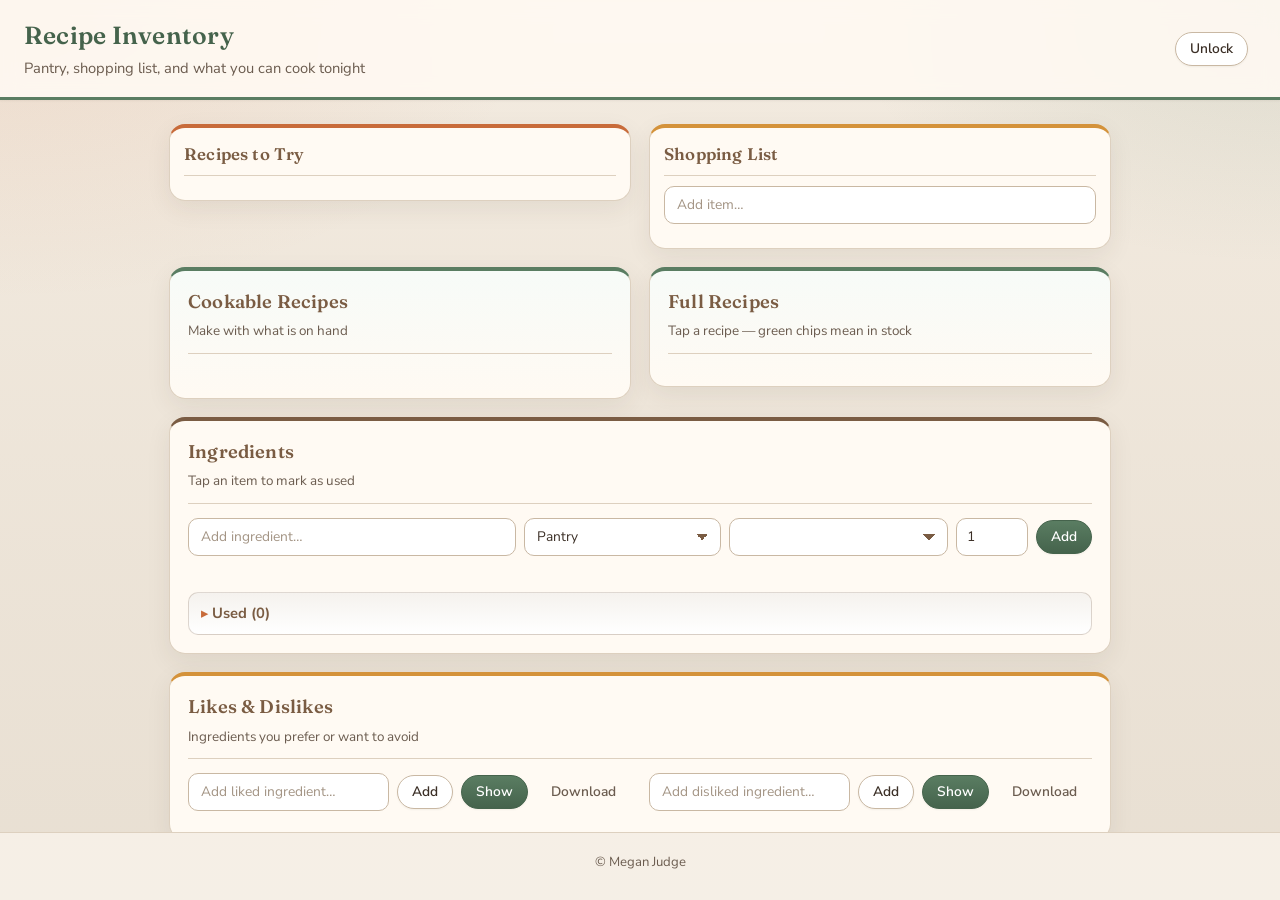
==== index.html @ 82f0d08e "Add files via upload" ====
<!DOCTYPE html>
<html lang="en">
<head>
  <meta charset="UTF-8" />
  <meta name="viewport" content="width=device-width, initial-scale=1.0" />
  <title>Recipe Inventory</title>
  <meta name="author" content="Megan Judge" />
  <meta name="robots" content="index, follow" />
  <meta name="theme-color" content="#f3ebe0" />
  <meta property="og:url" content="https://food.jdge.cc/" />
  <meta property="og:image" content="icon.png" />
  <meta property="og:type" content="website" />
  <meta property="og:locale" content="en_US" />
  <meta property="og:title" content="Recipe Inventory" />
  <meta property="og:description" content="Inventory → Shopping → Cookable recipes" />
  <meta name="twitter:image" content="https://food.jdge.cc/icon.png" />
  <link rel="icon" type="image/png" href="/icon.png" />
  <link rel="canonical" href="https://food.jdge.cc/" />
  <link rel="alternate" href="https://food.jdge.cc/" hreflang="en" />
  <link rel="preconnect" href="https://fonts.googleapis.com" />
  <link rel="preconnect" href="https://fonts.gstatic.com" crossorigin />
  <link href="https://fonts.googleapis.com/css2?family=Fraunces:opsz,wght@9..144,600;9..144,700&family=Nunito+Sans:wght@400;600;700&display=swap" rel="stylesheet" />
  <link rel="stylesheet" href="styles.css" />
</head>

<body>
  <header class="topbar">
    <div class="brand">
      <h1>Recipe Inventory</h1>
      <p class="sub">Pantry, shopping list, and what you can cook tonight</p>
    </div>

    <div class="controls">
      <button id="unlockBtn" class="btn">Unlock</button>
      <button id="lockBtn" class="btn hidden">Lock</button>
      <button id="saveAllBtn" class="btn primary hidden">Save all</button>
      <span id="saveStatus" class="muted small"></span>
    </div>
  </header>

  <main class="wrap">

    <div class="layout-grid layout-grid--2 layout-grid--top">
      <section class="card card--accent-orange card--compact card--fill">
        <div class="cardHead cardHead--compact">
          <h2>Recipes to Try</h2>
        </div>
        <div id="recipesToTryAddWrap" class="recipesToTryAdd hidden">
          <input id="tryLinkUrlInput" class="input input--compact recipesToTryAddUrl" type="url" inputmode="url" placeholder="Paste link…" autocomplete="off" />
          <input id="tryLinkTitleInput" class="input input--compact recipesToTryAddTitle" type="text" placeholder="Title (optional)" autocomplete="off" />
          <button id="addTryLinkBtn" class="btn btn-show" type="button">Add link</button>
          <button id="saveRecipesToTryBtn" class="btn hidden" type="button">Save</button>
        </div>
        <div id="recipesToTry" class="tryLinks"></div>
      </section>

      <section class="card card--accent-amber card--compact">
        <div class="cardHead cardHead--compact">
          <h2>Shopping List</h2>
        </div>

        <div class="inlineField">
          <input id="shoppingInput" class="input input--compact" type="text" placeholder="Add item…" autocomplete="off" />
          <div id="shoppingSuggestions" class="suggestions"></div>
        </div>

        <div id="shoppingList" class="list list--compact"></div>
      </section>
    </div>

    <div class="layout-grid layout-grid--2 layout-grid--recipes">
      <section class="card card--accent-green">
        <div class="cardHead">
          <div>
            <h2 id="recipesTitle">Cookable Recipes</h2>
            <p class="cardDesc">Make with what is on hand</p>
          </div>
        </div>
        <div id="throwTogether" class="throwTogether"></div>
        <div id="cookableRecipes" class="list"></div>
      </section>

      <section class="card card--accent-green">
        <div class="cardHead">
          <div>
            <h2>Full Recipes</h2>
            <p class="cardDesc">Tap a recipe — green chips mean in stock</p>
          </div>
        </div>
        <div id="fullRecipes" class="dropdownArea"></div>
      </section>
    </div>

    <section class="card card--accent-brown">
      <div class="cardHead">
        <div>
          <h2>Ingredients</h2>
          <p class="cardDesc">Tap an item to mark as used</p>
        </div>
        <button id="saveInventoryBtn" class="btn hidden">Save inventory</button>
      </div>

      <div class="ingredientAddForm">
        <input id="ingredientNameInput" class="input input--compact ingredientAddName" type="text" placeholder="Add ingredient…" autocomplete="off" />
        <select id="ingredientLocationSelect" class="input input--compact" aria-label="Location">
          <option value="Freezer">Freezer</option>
          <option value="Fridge">Fridge</option>
          <option value="Cupboard" selected>Pantry</option>
        </select>
        <select id="ingredientCategorySelect" class="input input--compact" aria-label="Category"></select>
        <input id="ingredientCountInput" class="input input--compact ingredientAddQty" type="number" min="0" step="1" value="1" aria-label="Count" />
        <button id="addIngredientBtn" class="btn btn-show" type="button">Add</button>
      </div>
      <div id="ingredientAddSuggestions" class="suggestions"></div>

      <div id="ingredientsDropdowns" class="dropdownArea"></div>

      <div class="usedSection">
        <details class="dd dd--used">
          <summary id="usedSummary">Used (0)</summary>
          <div class="ddBody">
            <div id="usedChips" class="chips"></div>
          </div>
        </details>
      </div>
    </section>

    <section class="card card--accent-amber">
      <div class="cardHead">
        <div>
          <h2>Likes &amp; Dislikes</h2>
          <p class="cardDesc">Ingredients you prefer or want to avoid</p>
        </div>
      </div>

      <div class="layout-grid layout-grid--2 prefAccordions">
        <div class="prefCol">
          <div class="prefRow">
            <input id="likeInput" class="input input--compact" type="text" placeholder="Add liked ingredient…" autocomplete="off" />
            <button id="addLikeBtn" class="btn">Add</button>
            <button id="toggleLikesBtn" class="btn btn-show">Show</button>
            <button id="saveLikesBtn" class="btn hidden">Save</button>
            <button id="downloadLikesBtn" class="btn ghost">Download</button>
          </div>
          <div id="likeSuggestions" class="suggestions"></div>
          <div id="likesWrap" class="prefReveal hidden">
            <details class="dd dd--likes" open>
              <summary id="likesSummary">Likes</summary>
              <div class="ddBody">
                <div id="likesChips" class="chips"></div>
              </div>
            </details>
          </div>
        </div>

        <div class="prefCol">
          <div class="prefRow">
            <input id="dislikeInput" class="input input--compact" type="text" placeholder="Add disliked ingredient…" autocomplete="off" />
            <button id="addDislikeBtn" class="btn">Add</button>
            <button id="toggleDislikesBtn" class="btn btn-show">Show</button>
            <button id="saveDislikesBtn" class="btn hidden">Save</button>
            <button id="downloadDislikesBtn" class="btn ghost">Download</button>
          </div>
          <div id="dislikeSuggestions" class="suggestions"></div>
          <div id="dislikesWrap" class="prefReveal hidden">
            <details class="dd dd--dislikes" open>
              <summary id="dislikesSummary">Dislikes</summary>
              <div class="ddBody">
                <div id="dislikesChips" class="chips"></div>
              </div>
            </details>
          </div>
        </div>
      </div>
    </section>

  </main>

  <div id="ingredientPopup" class="modal hidden" role="dialog" aria-modal="true" aria-labelledby="ingredientPopupTitle">
    <div id="ingredientPopupBackdrop" class="modalBackdrop"></div>
    <div class="modalCard">
      <h3 id="ingredientPopupTitle">Ingredient</h3>
      <p id="ingredientPopupMeta" class="muted small"></p>
      <div class="modalActions">
        <button id="ingredientUsedBtn" class="btn btn-show" type="button">Used</button>
        <button id="ingredientPopupClose" class="btn ghost" type="button">Close</button>
      </div>
    </div>
  </div>

  <footer class="footer">
    © Megan Judge
  </footer>

  <script src="script.js"></script>
</body>
</html>
---- styles.css ----
:root {
  --bg: #f3ebe0;
  --bg-deep: #e8dfd2;
  --surface: #fffaf3;
  --surface-raised: #ffffff;
  --text: #3b2f26;
  --text-soft: #6b5c4f;
  --line: #ddd0bf;
  --line-strong: #c9b8a3;

  --sage: #5a7d62;
  --sage-dark: #45634c;
  --sage-soft: #e6efe8;

  --terracotta: #c86b3a;
  --terracotta-dark: #a8552d;
  --terracotta-soft: #fae8dc;

  --amber: #d4923a;
  --amber-soft: #fbf0df;

  --brown: #7a5c43;
  --brown-soft: #efe4d7;

  --danger-soft: #f6e3dc;
  --danger: #a64b36;

  --shadow-sm: 0 1px 2px rgba(59, 47, 38, 0.06);
  --shadow-md: 0 8px 24px rgba(59, 47, 38, 0.08);
  --radius: 16px;
  --radius-sm: 10px;
  --section-gap: 18px;
}

* {
  box-sizing: border-box;
}

html {
  scroll-behavior: smooth;
  height: 100%;
}

body {
  margin: 0;
  min-height: 100vh;
  font-family: "Nunito Sans", ui-sans-serif, system-ui, -apple-system, Segoe UI, Roboto, Arial, sans-serif;
  color: var(--text);
  background:
    radial-gradient(900px 500px at 0% 0%, rgba(200, 107, 58, 0.12), transparent 60%),
    radial-gradient(800px 480px at 100% 0%, rgba(90, 125, 98, 0.14), transparent 55%),
    linear-gradient(180deg, var(--bg) 0%, var(--bg-deep) 100%);
  background-attachment: fixed;
  line-height: 1.45;
}

@media (min-width: 861px) {
  body {
    height: 100vh;
    min-height: 100vh;
    max-height: 100vh;
    display: flex;
    flex-direction: column;
    overflow: hidden;
  }

  .topbar {
    flex-shrink: 0;
  }

  .wrap {
    flex: 1 1 auto;
    min-height: 0;
    overflow-y: auto;
    overflow-x: hidden;
  }

  .footer {
    flex-shrink: 0;
    margin-top: auto;
  }

  .layout-grid--top {
    align-items: start;
  }

  .layout-grid--top > .card {
    max-height: none;
    min-height: 0;
    display: flex;
    flex-direction: column;
    overflow: visible;
  }

  .layout-grid--top .tryLinks,
  .layout-grid--top #shoppingList {
    max-height: min(340px, 38vh);
    flex: 0 1 auto;
    min-height: 0;
    overflow-y: auto;
    overflow-x: hidden;
    overscroll-behavior: contain;
    -webkit-overflow-scrolling: touch;
  }
}

h1,
h2,
h3,
.cardHead h2,
.brand h1 {
  font-family: "Fraunces", "Iowan Old Style", "Palatino Linotype", Palatino, Georgia, serif;
  font-weight: 600;
  letter-spacing: 0.01em;
}

/* Header */
.topbar {
  display: flex;
  gap: 20px;
  align-items: center;
  justify-content: space-between;
  padding: 18px 24px;
  border-bottom: 3px solid var(--sage);
  background: rgba(255, 250, 243, 0.88);
  backdrop-filter: blur(10px);
  position: sticky;
  top: 0;
  z-index: 50;
  box-shadow: var(--shadow-sm);
}

.brand h1 {
  margin: 0;
  font-size: 1.55rem;
  color: var(--sage-dark);
}

.sub {
  margin: 4px 0 0;
  color: var(--text-soft);
  font-size: 0.92rem;
}

.controls {
  display: flex;
  gap: 8px;
  align-items: center;
  flex-wrap: wrap;
}

/* Buttons */
.btn {
  appearance: none;
  background: var(--surface-raised);
  border: 1px solid var(--line-strong);
  color: var(--text);
  padding: 9px 14px;
  border-radius: 999px;
  cursor: pointer;
  font: inherit;
  font-size: 0.86rem;
  font-weight: 600;
  line-height: 1;
  transition: background 0.15s ease, border-color 0.15s ease, transform 0.1s ease, box-shadow 0.15s ease;
  box-shadow: var(--shadow-sm);
}

.btn:hover {
  background: var(--brown-soft);
  border-color: var(--brown);
}

.btn:active {
  transform: translateY(1px);
}

.btn.primary {
  background: linear-gradient(180deg, var(--terracotta) 0%, var(--terracotta-dark) 100%);
  border-color: var(--terracotta-dark);
  color: #fff;
}

.btn.btn-show {
  background: linear-gradient(180deg, var(--sage) 0%, var(--sage-dark) 100%);
  border-color: var(--sage-dark);
  color: #fff;
}

.btn.btn-show:hover {
  background: linear-gradient(180deg, #689574 0%, var(--sage) 100%);
  border-color: var(--sage-dark);
  color: #fff;
}

.btn.primary:hover {
  background: linear-gradient(180deg, #d47745 0%, var(--terracotta) 100%);
  border-color: var(--terracotta-dark);
  color: #fff;
}

.btn.ghost {
  background: transparent;
  border-color: transparent;
  box-shadow: none;
  color: var(--text-soft);
}

.btn.ghost:hover {
  background: var(--brown-soft);
  border-color: var(--line);
  color: var(--text);
}

.btn.tiny {
  padding: 6px 10px;
  font-size: 0.78rem;
}

/* Layout */
.wrap {
  max-width: 1120px;
  margin: 0 auto;
  padding: 24px 20px 32px;
  display: grid;
  gap: var(--section-gap);
}

.layout-grid {
  display: grid;
  gap: var(--section-gap);
}

.layout-grid--2 {
  grid-template-columns: repeat(2, minmax(0, 1fr));
  align-items: start;
}

.layout-grid--2 > .card {
  min-width: 0;
}

.card--fill {
  display: flex;
  flex-direction: column;
  min-height: 0;
}

.card--fill .tryLinks {
  flex: 0 1 auto;
  min-height: 0;
  width: 100%;
  overflow-y: auto;
  overflow-x: hidden;
  overscroll-behavior: contain;
  -webkit-overflow-scrolling: touch;
}

.tryLinks {
  max-height: min(280px, 42vh);
  overflow-y: auto;
  overflow-x: hidden;
  overscroll-behavior: contain;
  -webkit-overflow-scrolling: touch;
}

@media (min-width: 861px) {
  .tryLinks {
    max-height: none;
  }
}

.layout-grid--recipes {
  align-items: start;
}

@media (max-width: 860px) {
  .layout-grid--2,
  .layout-grid--recipes {
    grid-template-columns: 1fr;
  }
}

.card {
  background: var(--surface);
  border: 1px solid var(--line);
  border-radius: var(--radius);
  padding: 18px;
  box-shadow: var(--shadow-md);
}

.card--accent-orange {
  border-top: 4px solid var(--terracotta);
}

.card--accent-green {
  border-top: 4px solid var(--sage);
  background: linear-gradient(180deg, #f7fbf8 0%, var(--surface) 100%);
}

.card--accent-amber {
  border-top: 4px solid var(--amber);
}

.card--accent-brown {
  border-top: 4px solid var(--brown);
}

.cardHead {
  display: flex;
  align-items: flex-start;
  justify-content: space-between;
  gap: 12px;
  padding-bottom: 12px;
  margin-bottom: 14px;
  border-bottom: 1px solid var(--line);
}

.cardHead > * {
  min-width: 0;
}

.cardHead h2 {
  margin: 0;
  font-size: 1.15rem;
  color: var(--brown);
}

.cardHead--compact {
  padding-bottom: 8px;
  margin-bottom: 10px;
}

.card--compact {
  padding: 14px;
}

.card--compact .cardHead--compact h2 {
  font-size: 1.05rem;
}

.cardDesc {
  margin: 6px 0 0;
  color: var(--text-soft);
  font-size: 0.84rem;
}

h3 {
  margin: 0 0 10px;
  font-size: 0.98rem;
  color: var(--brown);
}

.muted {
  color: var(--text-soft);
}

.small {
  font-size: 0.82rem;
}

.hint {
  margin-top: 10px;
  padding: 12px;
  border: 1px dashed var(--line-strong);
  border-radius: var(--radius-sm);
  background: var(--amber-soft);
  color: var(--text-soft);
  font-size: 0.82rem;
}

.hint code {
  background: rgba(255, 255, 255, 0.7);
  padding: 2px 6px;
  border-radius: 6px;
}

.divider {
  height: 1px;
  background: var(--line);
  margin: 18px 0;
}

/* Status grid */
.grid2 {
  display: grid;
  grid-template-columns: repeat(3, minmax(0, 1fr));
  gap: 12px;
}

@media (max-width: 720px) {
  .grid2 {
    grid-template-columns: 1fr;
  }
}

.kv {
  border: 1px solid var(--line);
  border-radius: var(--radius-sm);
  padding: 12px;
  background: var(--surface-raised);
}

.k {
  font-size: 0.78rem;
  color: var(--text-soft);
  text-transform: uppercase;
  letter-spacing: 0.04em;
}

.v {
  margin-top: 6px;
  font-size: 0.92rem;
}

/* Lists / rows */
.list {
  display: grid;
  gap: 10px;
}

.list--compact {
  gap: 6px;
}

.row {
  display: flex;
  gap: 12px;
  align-items: center;
  justify-content: space-between;
  padding: 12px 14px;
  border: 1px solid var(--line);
  border-radius: var(--radius-sm);
  background: var(--surface-raised);
}

.row--compact {
  padding: 7px 10px;
  gap: 8px;
}

.row--compact .title {
  font-size: 0.84rem;
  font-weight: 600;
}

.row--compact .checkbox {
  font-size: 0.78rem;
  gap: 6px;
}

.row--compact .stepperVal {
  min-width: 24px;
  padding: 4px 8px;
  font-size: 0.8rem;
}

.row--compact .btn.tiny {
  padding: 4px 8px;
}

.row .left {
  display: flex;
  flex-direction: column;
  gap: 4px;
  min-width: 0;
}

.row .right {
  display: flex;
  gap: 8px;
  align-items: center;
  flex-wrap: wrap;
}

.row .right .badge {
  white-space: nowrap;
}

/* Pills */
.pillGrid {
  display: flex;
  flex-wrap: wrap;
  gap: 8px;
}

.list .pillGrid {
  margin-top: 2px;
}

.pill {
  display: inline-flex;
  align-items: center;
  gap: 8px;
  padding: 8px 12px;
  border-radius: 999px;
  border: 1px solid var(--line-strong);
  background: var(--surface-raised);
  color: var(--text);
  font-size: 0.82rem;
  cursor: pointer;
  user-select: none;
  text-align: left;
  transition: background 0.15s ease, border-color 0.15s ease, transform 0.1s ease;
  box-shadow: var(--shadow-sm);
}

.pill:hover {
  background: var(--sage-soft);
  border-color: var(--sage);
}

#cookedFreezer .pill,
.tryLinks,
.tryLinkList {
  width: 100%;
}

.tryLinkList {
  display: flex;
  flex-direction: column;
  gap: 8px;
}

.tryLink {
  display: block;
  width: 100%;
  box-sizing: border-box;
  padding: 8px 12px;
  border-radius: var(--radius-sm);
  border: 1px solid rgba(200, 107, 58, 0.35);
  background: var(--terracotta-soft);
  color: var(--brown);
  text-decoration: none;
  font-size: 0.84rem;
  font-weight: 600;
  line-height: 1.3;
  transition: background 0.15s ease, border-color 0.15s ease;
}

.tryLink:hover {
  background: #f5dcc8;
  border-color: var(--terracotta);
  color: var(--brown);
}

.recipesToTryAdd {
  display: grid;
  grid-template-columns: minmax(0, 1.4fr) minmax(0, 1fr) auto auto;
  gap: 8px;
  align-items: center;
  margin-bottom: 10px;
}

@media (max-width: 760px) {
  .recipesToTryAdd {
    grid-template-columns: 1fr;
  }

  .recipesToTryAdd .btn {
    justify-self: start;
  }
}

#cookedFreezer .pill {
  background: var(--terracotta-soft);
  border-color: rgba(200, 107, 58, 0.35);
}

#cookedFreezer .pill:hover {
  background: #f5dcc8;
  border-color: var(--terracotta);
}

.pill:active {
  transform: translateY(1px);
}

.pill .qty,
.pill .exp {
  font-size: 0.74rem;
  border: 1px solid var(--line);
  padding: 2px 8px;
  border-radius: 999px;
  color: var(--text-soft);
  background: var(--bg);
  white-space: nowrap;
}

.title {
  font-size: 0.92rem;
  line-height: 1.25;
  word-break: break-word;
  font-weight: 700;
}

.meta {
  font-size: 0.8rem;
  color: var(--text-soft);
  display: flex;
  gap: 8px;
  flex-wrap: wrap;
}

.badge {
  font-size: 0.74rem;
  border: 1px solid var(--line-strong);
  padding: 3px 9px;
  border-radius: 999px;
  color: var(--text-soft);
  background: var(--bg);
}

.badge.good {
  border-color: rgba(90, 125, 98, 0.35);
  color: var(--sage-dark);
  background: var(--sage-soft);
}

.badge.warn {
  border-color: rgba(212, 146, 58, 0.45);
  color: #8a5a16;
  background: var(--amber-soft);
}

.checkbox {
  display: flex;
  gap: 8px;
  align-items: center;
  font-size: 0.88rem;
}

.checkbox input {
  accent-color: var(--sage);
}

/* Preferences */
.prefAccordions {
  align-items: start;
}

.prefCol {
  display: grid;
  gap: 10px;
  min-width: 0;
}

.prefReveal {
  margin-top: 4px;
}

.prefReveal .dd > summary {
  pointer-events: none;
}

.prefReveal .dd[open] > summary::before {
  content: "";
}

.prefReveal .dd > summary::before {
  content: "";
}

.dd--likes {
  background: linear-gradient(180deg, #f7fbf8 0%, var(--surface-raised) 100%);
  border-color: rgba(90, 125, 98, 0.25);
}

.dd--dislikes {
  background: linear-gradient(180deg, #fdf7f4 0%, var(--surface-raised) 100%);
  border-color: rgba(166, 75, 54, 0.18);
}

.recipeDropdowns {
  margin-top: 4px;
  width: 100%;
}

#fullRecipes {
  width: 100%;
}

#fullRecipes > .dd {
  width: 100%;
}

.dd--recipe {
  background: linear-gradient(180deg, #f7fbf8 0%, var(--surface-raised) 100%);
  border-color: rgba(90, 125, 98, 0.28);
}

.dd--recipe .ddBody {
  width: 100%;
}

.recipeBody {
  display: grid;
  gap: 12px;
  width: 100%;
}

.recipeIngredientGrid {
  display: grid;
  grid-template-columns: repeat(auto-fill, minmax(88px, 1fr));
  gap: 10px 12px;
  width: 100%;
}

.recipeIngredientCell {
  display: flex;
  flex-direction: column;
  align-items: stretch;
  gap: 6px;
  min-width: 0;
}

.recipeIngredientCell .chip-recipe {
  width: 100%;
  justify-content: center;
  text-align: center;
}

.recipeAmount {
  min-height: 1.2em;
  font-size: 0.82rem;
  font-weight: 700;
  color: var(--text-soft);
  text-align: center;
}

.recipeChips {
  margin-top: 0;
}

.recipeInstructions {
  padding-top: 12px;
  border-top: 1px dashed var(--line);
  white-space: pre-wrap;
  font-size: 0.88rem;
  line-height: 1.55;
  color: var(--text);
  width: 100%;
}

.recipeNotes {
  padding-top: 4px;
}

.prefGrid {
  display: grid;
  grid-template-columns: repeat(2, minmax(0, 1fr));
  gap: 18px;
}

@media (max-width: 720px) {
  .prefGrid {
    grid-template-columns: 1fr;
  }
}

.prefPanel {
  padding: 14px;
  border: 1px solid var(--line);
  border-radius: var(--radius-sm);
  background: var(--surface-raised);
}

.prefPanel--likes {
  background: linear-gradient(180deg, #f7fbf8 0%, var(--surface-raised) 100%);
  border-color: rgba(90, 125, 98, 0.25);
}

.prefPanel--dislikes {
  background: linear-gradient(180deg, #fdf7f4 0%, var(--surface-raised) 100%);
  border-color: rgba(166, 75, 54, 0.18);
}

.prefRow {
  display: flex;
  gap: 8px;
  align-items: center;
  flex-wrap: wrap;
}

.prefRow .input {
  flex: 1 1 160px;
  min-width: 0;
  width: auto;
}

.prefRow .btn {
  flex: 0 0 auto;
}

.inlineField {
  margin-bottom: 10px;
}

/* Chips */
.chips {
  display: flex;
  gap: 8px;
  flex-wrap: wrap;
  margin-top: 0;
}

.chip {
  display: inline-flex;
  align-items: center;
  gap: 8px;
  font-size: 0.82rem;
  border: 1px solid transparent;
  padding: 6px 12px;
  border-radius: 999px;
  font-weight: 600;
}

#likesChips .chip,
.dd--likes .chip {
  color: var(--sage-dark);
  background: var(--sage-soft);
  border-color: rgba(90, 125, 98, 0.25);
}

#dislikesChips .chip,
.dd--dislikes .chip {
  color: var(--danger);
  background: var(--danger-soft);
  border-color: rgba(166, 75, 54, 0.22);
}

.chip-recipe {
  appearance: none;
  cursor: default;
  font: inherit;
  font-weight: 600;
  font-size: 0.82rem;
  border: 1px solid transparent;
  padding: 6px 12px;
  border-radius: 999px;
}

button.chip-recipe {
  cursor: pointer;
}

.chip-recipe--in {
  color: var(--sage-dark);
  background: var(--sage-soft);
  border-color: rgba(90, 125, 98, 0.45);
}

.chip-recipe--in:hover {
  background: #d8e8dc;
  border-color: var(--sage);
}

.chip-recipe--out {
  color: var(--danger);
  background: var(--danger-soft);
  border-color: rgba(166, 75, 54, 0.35);
}

.chip-recipe--out:hover {
  background: #f0d4c9;
}

.recipeSourceWrap {
  padding-top: 10px;
  border-top: 1px dashed var(--line);
}

.recipeSource {
  color: var(--sage-dark);
  font-weight: 700;
  font-size: 0.86rem;
  text-decoration: underline;
  text-underline-offset: 3px;
}

.recipeSource:hover {
  color: var(--sage);
}

/* Forms */
.likeForm {
  display: flex;
  flex-direction: column;
  gap: 8px;
  align-items: stretch;
  margin: 0 0 12px;
}

.cardHead .likeForm {
  margin: 0;
  flex: 1;
}

.likeForm .actions {
  display: flex;
  gap: 8px;
  align-items: center;
  justify-content: flex-end;
  flex-wrap: wrap;
}

.input {
  width: 100%;
  padding: 11px 14px;
  border-radius: var(--radius-sm);
  border: 1px solid var(--line-strong);
  background: var(--surface-raised);
  color: var(--text);
  outline: none;
  font: inherit;
  font-size: 0.92rem;
  transition: border-color 0.15s ease, box-shadow 0.15s ease;
}

.input::placeholder {
  color: #a39484;
}

.input:focus {
  border-color: var(--sage);
  box-shadow: 0 0 0 3px rgba(90, 125, 98, 0.18);
}

.input--compact {
  padding: 8px 12px;
  font-size: 0.86rem;
}

select.input {
  appearance: none;
  -webkit-appearance: none;
  -moz-appearance: none;
  background-color: var(--surface-raised);
  background-image:
    linear-gradient(45deg, transparent 50%, var(--brown) 50%),
    linear-gradient(135deg, var(--brown) 50%, transparent 50%);
  background-position:
    calc(100% - 18px) 50%,
    calc(100% - 12px) 50%;
  background-size: 6px 6px, 6px 6px;
  background-repeat: no-repeat;
  padding-right: 34px;
}

.suggestions {
  position: relative;
  width: 100%;
}

.suggestion {
  display: block;
  width: 100%;
  text-align: left;
  margin-top: 6px;
  padding: 10px 12px;
  border-radius: var(--radius-sm);
  border: 1px solid var(--line);
  background: var(--surface-raised);
  color: var(--text);
  cursor: pointer;
  font: inherit;
}

.suggestion:hover {
  background: var(--amber-soft);
  border-color: var(--amber);
}

.stepper {
  display: flex;
  align-items: center;
  gap: 6px;
}

.stepperVal {
  min-width: 28px;
  text-align: center;
  font-size: 0.88rem;
  border: 1px solid var(--line);
  border-radius: var(--radius-sm);
  padding: 6px 10px;
  background: var(--bg);
}

.shoppingRight {
  display: flex;
  align-items: center;
  gap: 10px;
}

.throwTogether {
  display: flex;
  flex-wrap: wrap;
  gap: 10px;
  margin-bottom: 12px;
}

/* Ingredients add form */
.ingredientAddForm {
  display: grid;
  grid-template-columns: minmax(0, 1.5fr) minmax(0, 0.9fr) minmax(0, 1fr) 72px auto;
  gap: 8px;
  align-items: center;
  margin-bottom: var(--section-gap);
}

.ingredientAddQty {
  padding-left: 10px;
  padding-right: 10px;
}

@media (max-width: 760px) {
  .ingredientAddForm {
    grid-template-columns: 1fr 1fr;
  }

  .ingredientAddName {
    grid-column: 1 / -1;
  }

  .ingredientAddForm .btn {
    grid-column: 1 / -1;
    justify-self: start;
  }
}

/* Ingredients */
.dropdownArea {
  display: grid;
  gap: 12px;
}

.dropdownRow {
  display: grid;
  grid-template-columns: repeat(3, minmax(0, 1fr));
  gap: 12px;
}

.shoppingDropdownRow {
  grid-template-columns: 1fr;
}

#fullRecipes.dropdownArea {
  display: flex;
  flex-direction: column;
  gap: 12px;
}

.shoppingDropdowns .dd {
  background: linear-gradient(180deg, #faf4eb 0%, var(--surface-raised) 100%);
  border-color: rgba(212, 146, 58, 0.28);
}

@media (max-width: 900px) {
  .dropdownRow {
    grid-template-columns: 1fr;
  }
}

.dd {
  border: 1px solid var(--line);
  border-radius: var(--radius-sm);
  padding: 10px 12px;
  background: var(--surface-raised);
}

.dropdownRow > .dd:nth-child(1) {
  background: linear-gradient(180deg, #f3f8fb 0%, var(--surface-raised) 100%);
  border-color: rgba(90, 125, 98, 0.2);
}

.dropdownRow > .dd:nth-child(2) {
  background: linear-gradient(180deg, #f4fbf6 0%, var(--surface-raised) 100%);
  border-color: rgba(90, 125, 98, 0.28);
}

.dropdownRow > .dd:nth-child(3) {
  background: linear-gradient(180deg, #faf4eb 0%, var(--surface-raised) 100%);
  border-color: rgba(122, 92, 67, 0.24);
}

.dd > summary {
  cursor: pointer;
  font-size: 0.92rem;
  font-weight: 700;
  list-style: none;
  color: var(--brown);
}

.dd > summary::-webkit-details-marker {
  display: none;
}

.dd > summary::before {
  content: "▸ ";
  color: var(--terracotta);
}

.dd[open] > summary::before {
  content: "▾ ";
}

.ddBody {
  margin-top: 12px;
  padding-top: 12px;
  border-top: 1px dashed var(--line);
}

.locBody {
  display: flex;
  flex-direction: column;
  gap: 12px;
}

.optsWrap {
  display: flex;
  flex-wrap: wrap;
  gap: 8px;
  margin-top: 8px;
}

.optBox {
  display: flex;
  gap: 8px;
  align-items: center;
}

.recipeSummary {
  margin-top: 8px;
}

.recipeSelect {
  padding: 8px 10px;
  min-width: 190px;
}

.dd .dd {
  background: rgba(255, 255, 255, 0.65);
}

.hidden {
  display: none !important;
}

/* Ingredient popup */
.modal {
  position: fixed;
  inset: 0;
  z-index: 200;
  display: grid;
  place-items: center;
  padding: 20px;
}

.modalBackdrop {
  position: absolute;
  inset: 0;
  background: rgba(59, 47, 38, 0.45);
}

.modalCard {
  position: relative;
  width: min(100%, 360px);
  padding: 18px;
  border-radius: var(--radius);
  border: 1px solid var(--line);
  background: var(--surface);
  box-shadow: var(--shadow-md);
}

.modalCard h3 {
  margin: 0 0 8px;
  color: var(--brown);
  font-size: 1.1rem;
}

.modalActions {
  display: flex;
  gap: 8px;
  flex-wrap: wrap;
  margin-top: 16px;
}

.usedSection {
  margin-top: var(--section-gap);
  width: 100%;
}

.dd--used {
  background: linear-gradient(180deg, #f5f2ee 0%, var(--surface-raised) 100%);
  border-color: rgba(122, 92, 67, 0.24);
}

#usedChips .chip {
  color: var(--text-soft);
  background: var(--brown-soft);
  border-color: rgba(122, 92, 67, 0.2);
}

/* Footer */
.footer {
  padding: 20px 16px 28px;
  text-align: center;
  border-top: 1px solid var(--line);
  color: var(--text-soft);
  font-size: 0.82rem;
  background: rgba(255, 250, 243, 0.6);
}

/* Mobile */
@media (max-width: 520px) {
  .topbar {
    flex-direction: row;
    flex-wrap: wrap;
    align-items: flex-start;
    gap: 8px 12px;
    padding: 16px;
  }

  .brand {
    flex: 1 1 0;
    min-width: 0;
  }

  .controls {
    width: auto;
    flex: 0 0 auto;
    justify-content: flex-end;
    align-self: flex-start;
    margin-left: auto;
  }

  .wrap {
    padding: 16px 14px 24px;
  }

  .row {
    flex-direction: column;
    align-items: stretch;
  }

  .row .right {
    justify-content: flex-start;
  }

  .prefRow {
    flex-wrap: wrap;
  }

  .prefRow .btn {
    flex: 0 0 auto;
  }
}
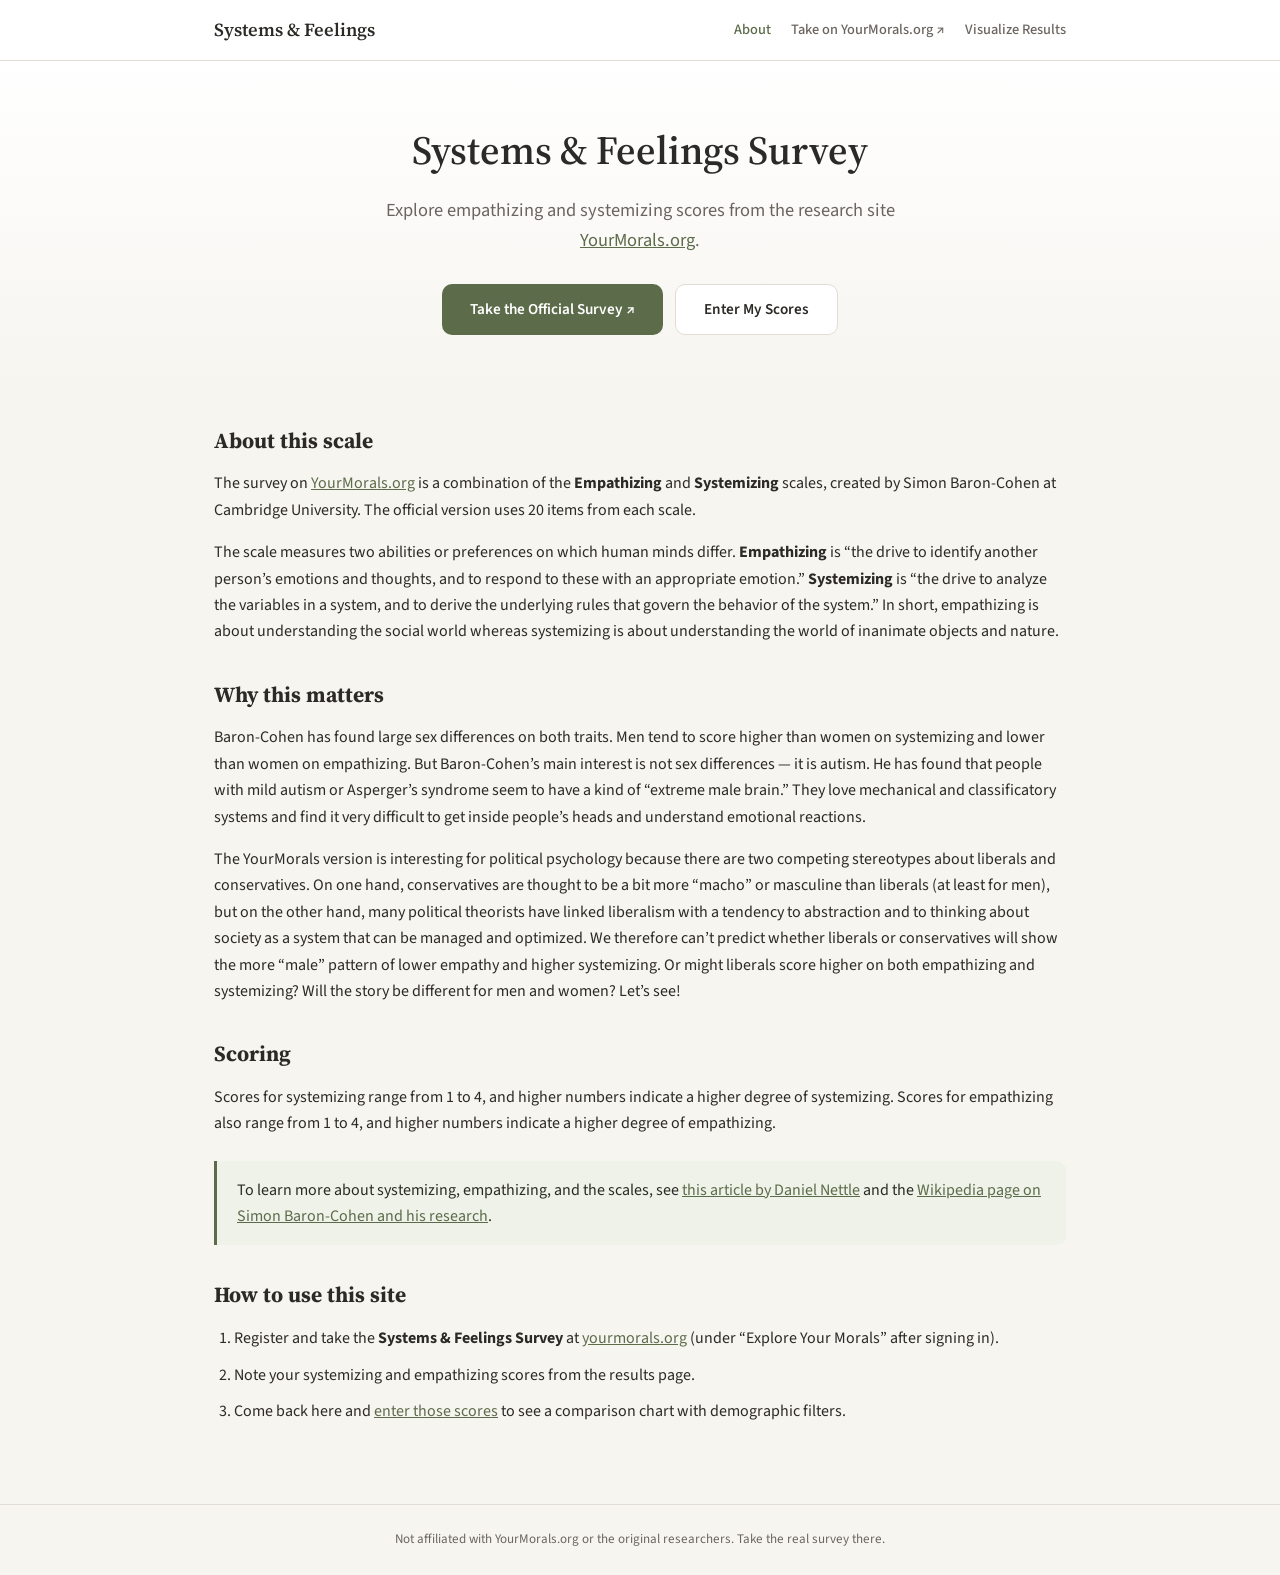
==== commit 5bda4683: "Add files via upload" ====
--- a/index.html
+++ b/index.html
@@ -3,195 +3,118 @@
 <head>
   <meta charset="UTF-8" />
   <meta name="viewport" content="width=device-width, initial-scale=1.0" />
-  <title>Recipe Inventory</title>
+  <title>Systems &amp; Feelings</title>
   <meta name="author" content="Megan Judge" />
   <meta name="robots" content="index, follow" />
-  <meta name="theme-color" content="#f3ebe0" />
-  <meta property="og:url" content="https://food.jdge.cc/" />
-  <meta property="og:image" content="icon.png" />
+  <meta name="theme-color" content="#f7f5f0" />
+  <meta property="og:url" content="https://systems-feelings-survey.jdge.cc/" />
+  <meta property="og:image" content="/images/systemizing_empathizing_systemising_empathising_icon.png" />
   <meta property="og:type" content="website" />
   <meta property="og:locale" content="en_US" />
-  <meta property="og:title" content="Recipe Inventory" />
-  <meta property="og:description" content="Inventory → Shopping → Cookable recipes" />
-  <meta name="twitter:image" content="https://food.jdge.cc/icon.png" />
-  <link rel="icon" type="image/png" href="/icon.png" />
-  <link rel="canonical" href="https://food.jdge.cc/" />
-  <link rel="alternate" href="https://food.jdge.cc/" hreflang="en" />
+  <meta property="og:title" content="Systems &amp; Feelings" />
+  <meta property="og:description" content="Visualize empathizing and systemizing scores from YourMorals.org" />
+  <meta name="twitter:image" content="https://systems-feelings-survey.jdge.cc/images/systemizing_empathizing_systemising_empathising_icon.png" />
+  <link rel="icon" type="image/png" href="/images/systemizing_empathizing_systemising_empathising_icon.png" />
+  <link rel="canonical" href="https://systems-feelings-survey.jdge.cc/" />
+  <link rel="alternate" href="https://systems-feelings-survey.jdge.cc/" hreflang="en" />
   <link rel="preconnect" href="https://fonts.googleapis.com" />
   <link rel="preconnect" href="https://fonts.gstatic.com" crossorigin />
-  <link href="https://fonts.googleapis.com/css2?family=Fraunces:opsz,wght@9..144,600;9..144,700&family=Nunito+Sans:wght@400;600;700&display=swap" rel="stylesheet" />
+  <link href="https://fonts.googleapis.com/css2?family=Source+Serif+4:ital,wght@0,400;0,600;1,400&family=Source+Sans+3:wght@400;500;600&display=swap" rel="stylesheet" />
   <link rel="stylesheet" href="styles.css" />
 </head>
-
 <body>
-  <header class="topbar">
-    <div class="brand">
-      <h1>Recipe Inventory</h1>
-      <p class="sub">Pantry, shopping list, and what you can cook tonight</p>
-    </div>
-
-    <div class="controls">
-      <button id="unlockBtn" class="btn">Unlock</button>
-      <button id="lockBtn" class="btn hidden">Lock</button>
-      <button id="saveAllBtn" class="btn primary hidden">Save all</button>
-      <span id="saveStatus" class="muted small"></span>
+  <header class="site-header">
+    <div class="container header-inner">
+      <a href="index.html" class="logo">Systems &amp; Feelings</a>
+      <nav class="nav">
+        <a href="index.html" class="nav-link active">About</a>
+        <a href="https://www.yourmorals.org/" class="nav-link" target="_blank" rel="noopener">Take on YourMorals.org ↗</a>
+        <a href="results.html" class="nav-link">Visualize Results</a>
+      </nav>
     </div>
   </header>
 
-  <main class="wrap">
-
-    <div class="layout-grid layout-grid--2 layout-grid--top">
-      <section class="card card--accent-orange card--compact card--fill">
-        <div class="cardHead cardHead--compact">
-          <h2>Recipes to Try</h2>
-        </div>
-        <div id="recipesToTryAddWrap" class="recipesToTryAdd hidden">
-          <input id="tryLinkUrlInput" class="input input--compact recipesToTryAddUrl" type="url" inputmode="url" placeholder="Paste link…" autocomplete="off" />
-          <input id="tryLinkTitleInput" class="input input--compact recipesToTryAddTitle" type="text" placeholder="Title (optional)" autocomplete="off" />
-          <button id="addTryLinkBtn" class="btn btn-show" type="button">Add link</button>
-          <button id="saveRecipesToTryBtn" class="btn hidden" type="button">Save</button>
-        </div>
-        <div id="recipesToTry" class="tryLinks"></div>
-      </section>
-
-      <section class="card card--accent-amber card--compact">
-        <div class="cardHead cardHead--compact">
-          <h2>Shopping List</h2>
-        </div>
-
-        <div class="inlineField">
-          <input id="shoppingInput" class="input input--compact" type="text" placeholder="Add item…" autocomplete="off" />
-          <div id="shoppingSuggestions" class="suggestions"></div>
-        </div>
-
-        <div id="shoppingList" class="list list--compact"></div>
-      </section>
-    </div>
-
-    <div class="layout-grid layout-grid--2 layout-grid--recipes">
-      <section class="card card--accent-green">
-        <div class="cardHead">
-          <div>
-            <h2 id="recipesTitle">Cookable Recipes</h2>
-            <p class="cardDesc">Make with what is on hand</p>
-          </div>
-        </div>
-        <div id="throwTogether" class="throwTogether"></div>
-        <div id="cookableRecipes" class="list"></div>
-      </section>
-
-      <section class="card card--accent-green">
-        <div class="cardHead">
-          <div>
-            <h2>Full Recipes</h2>
-            <p class="cardDesc">Tap a recipe — green chips mean in stock</p>
-          </div>
-        </div>
-        <div id="fullRecipes" class="dropdownArea"></div>
-      </section>
-    </div>
-
-    <section class="card card--accent-brown">
-      <div class="cardHead">
-        <div>
-          <h2>Ingredients</h2>
-          <p class="cardDesc">Tap an item to mark as used</p>
-        </div>
-        <button id="saveInventoryBtn" class="btn hidden">Save inventory</button>
-      </div>
-
-      <div class="ingredientAddForm">
-        <input id="ingredientNameInput" class="input input--compact ingredientAddName" type="text" placeholder="Add ingredient…" autocomplete="off" />
-        <select id="ingredientLocationSelect" class="input input--compact" aria-label="Location">
-          <option value="Freezer">Freezer</option>
-          <option value="Fridge">Fridge</option>
-          <option value="Cupboard" selected>Pantry</option>
-        </select>
-        <select id="ingredientCategorySelect" class="input input--compact" aria-label="Category"></select>
-        <input id="ingredientCountInput" class="input input--compact ingredientAddQty" type="number" min="0" step="1" value="1" aria-label="Count" />
-        <button id="addIngredientBtn" class="btn btn-show" type="button">Add</button>
-      </div>
-      <div id="ingredientAddSuggestions" class="suggestions"></div>
-
-      <div id="ingredientsDropdowns" class="dropdownArea"></div>
-
-      <div class="usedSection">
-        <details class="dd dd--used">
-          <summary id="usedSummary">Used (0)</summary>
-          <div class="ddBody">
-            <div id="usedChips" class="chips"></div>
-          </div>
-        </details>
-      </div>
-    </section>
-
-    <section class="card card--accent-amber">
-      <div class="cardHead">
-        <div>
-          <h2>Likes &amp; Dislikes</h2>
-          <p class="cardDesc">Ingredients you prefer or want to avoid</p>
-        </div>
-      </div>
-
-      <div class="layout-grid layout-grid--2 prefAccordions">
-        <div class="prefCol">
-          <div class="prefRow">
-            <input id="likeInput" class="input input--compact" type="text" placeholder="Add liked ingredient…" autocomplete="off" />
-            <button id="addLikeBtn" class="btn">Add</button>
-            <button id="toggleLikesBtn" class="btn btn-show">Show</button>
-            <button id="saveLikesBtn" class="btn hidden">Save</button>
-            <button id="downloadLikesBtn" class="btn ghost">Download</button>
-          </div>
-          <div id="likeSuggestions" class="suggestions"></div>
-          <div id="likesWrap" class="prefReveal hidden">
-            <details class="dd dd--likes" open>
-              <summary id="likesSummary">Likes</summary>
-              <div class="ddBody">
-                <div id="likesChips" class="chips"></div>
-              </div>
-            </details>
-          </div>
-        </div>
-
-        <div class="prefCol">
-          <div class="prefRow">
-            <input id="dislikeInput" class="input input--compact" type="text" placeholder="Add disliked ingredient…" autocomplete="off" />
-            <button id="addDislikeBtn" class="btn">Add</button>
-            <button id="toggleDislikesBtn" class="btn btn-show">Show</button>
-            <button id="saveDislikesBtn" class="btn hidden">Save</button>
-            <button id="downloadDislikesBtn" class="btn ghost">Download</button>
-          </div>
-          <div id="dislikeSuggestions" class="suggestions"></div>
-          <div id="dislikesWrap" class="prefReveal hidden">
-            <details class="dd dd--dislikes" open>
-              <summary id="dislikesSummary">Dislikes</summary>
-              <div class="ddBody">
-                <div id="dislikesChips" class="chips"></div>
-              </div>
-            </details>
-          </div>
+  <main>
+    <section class="hero">
+      <div class="container">
+        <h1>Systems &amp; Feelings Survey</h1>
+        <p class="lead">Explore empathizing and systemizing scores from the research site <a href="https://www.yourmorals.org/" target="_blank" rel="noopener">YourMorals.org</a>.</p>
+        <div class="hero-actions">
+          <a href="https://www.yourmorals.org/" class="btn btn-primary" target="_blank" rel="noopener">Take the Official Survey ↗</a>
+          <a href="results.html" class="btn btn-secondary">Enter My Scores</a>
         </div>
       </div>
     </section>
 
+    <section class="content-section">
+      <div class="container prose">
+        <h2>About this scale</h2>
+        <p>
+          The survey on <a href="https://www.yourmorals.org/" target="_blank" rel="noopener">YourMorals.org</a>
+          is a combination of the <strong>Empathizing</strong> and <strong>Systemizing</strong> scales,
+          created by Simon Baron-Cohen at Cambridge University. The official version uses 20 items from
+          each scale.
+        </p>
+        <p>
+          The scale measures two abilities or preferences on which human minds differ.
+          <strong>Empathizing</strong> is &ldquo;the drive to identify another person&rsquo;s emotions and
+          thoughts, and to respond to these with an appropriate emotion.&rdquo;
+          <strong>Systemizing</strong> is &ldquo;the drive to analyze the variables in a system, and to
+          derive the underlying rules that govern the behavior of the system.&rdquo; In short,
+          empathizing is about understanding the social world whereas systemizing is about
+          understanding the world of inanimate objects and nature.
+        </p>
+
+        <h2>Why this matters</h2>
+        <p>
+          Baron-Cohen has found large sex differences on both traits. Men tend to score higher than
+          women on systemizing and lower than women on empathizing. But Baron-Cohen&rsquo;s main interest
+          is not sex differences — it is autism. He has found that people with mild autism or
+          Asperger&rsquo;s syndrome seem to have a kind of &ldquo;extreme male brain.&rdquo; They love
+          mechanical and classificatory systems and find it very difficult to get inside people&rsquo;s
+          heads and understand emotional reactions.
+        </p>
+        <p>
+          The YourMorals version is interesting for political psychology because there are two
+          competing stereotypes about liberals and conservatives. On one hand, conservatives are thought
+          to be a bit more &ldquo;macho&rdquo; or masculine than liberals (at least for men), but on the
+          other hand, many political theorists have linked liberalism with a tendency to abstraction and
+          to thinking about society as a system that can be managed and optimized. We therefore
+          can&rsquo;t predict whether liberals or conservatives will show the more &ldquo;male&rdquo;
+          pattern of lower empathy and higher systemizing. Or might liberals score higher on both
+          empathizing and systemizing? Will the story be different for men and women? Let&rsquo;s see!
+        </p>
+
+        <h2>Scoring</h2>
+        <p>
+          Scores for systemizing range from 1 to 4, and higher numbers indicate a higher degree of
+          systemizing. Scores for empathizing also range from 1 to 4, and higher numbers indicate a
+          higher degree of empathizing.
+        </p>
+
+        <div class="callout">
+          <p>
+            To learn more about systemizing, empathizing, and the scales, see
+            <a href="https://citeseerx.ist.psu.edu/viewdoc/download?doi=10.1.1.590.9949&amp;rep=rep1&amp;type=pdf" target="_blank" rel="noopener">this article by Daniel Nettle</a>
+            and the
+            <a href="https://en.wikipedia.org/wiki/Simon_Baron-Cohen" target="_blank" rel="noopener">Wikipedia page on Simon Baron-Cohen and his research</a>.
+          </p>
+        </div>
+
+        <h2>How to use this site</h2>
+        <ol class="steps-list">
+          <li>Register and take the <strong>Systems &amp; Feelings Survey</strong> at <a href="https://www.yourmorals.org/" target="_blank" rel="noopener">yourmorals.org</a> (under &ldquo;Explore Your Morals&rdquo; after signing in).</li>
+          <li>Note your systemizing and empathizing scores from the results page.</li>
+          <li>Come back here and <a href="results.html">enter those scores</a> to see a comparison chart with demographic filters.</li>
+        </ol>
+      </div>
+    </section>
   </main>
 
-  <div id="ingredientPopup" class="modal hidden" role="dialog" aria-modal="true" aria-labelledby="ingredientPopupTitle">
-    <div id="ingredientPopupBackdrop" class="modalBackdrop"></div>
-    <div class="modalCard">
-      <h3 id="ingredientPopupTitle">Ingredient</h3>
-      <p id="ingredientPopupMeta" class="muted small"></p>
-      <div class="modalActions">
-        <button id="ingredientUsedBtn" class="btn btn-show" type="button">Used</button>
-        <button id="ingredientPopupClose" class="btn ghost" type="button">Close</button>
-      </div>
+  <footer class="site-footer">
+    <div class="container">
+      <p>Not affiliated with YourMorals.org or the original researchers. Take the real survey there.</p>
     </div>
-  </div>
-
-  <footer class="footer">
-    © Megan Judge
   </footer>
-
-  <script src="script.js"></script>
 </body>
 </html>
--- a/styles.css
+++ b/styles.css
@@ -1,1258 +1,815 @@
+*, *::before, *::after { box-sizing: border-box; margin: 0; padding: 0; }
+
 :root {
-  --bg: #f3ebe0;
-  --bg-deep: #e8dfd2;
-  --surface: #fffaf3;
-  --surface-raised: #ffffff;
-  --text: #3b2f26;
-  --text-soft: #6b5c4f;
-  --line: #ddd0bf;
-  --line-strong: #c9b8a3;
-
-  --sage: #5a7d62;
-  --sage-dark: #45634c;
-  --sage-soft: #e6efe8;
-
-  --terracotta: #c86b3a;
-  --terracotta-dark: #a8552d;
-  --terracotta-soft: #fae8dc;
-
-  --amber: #d4923a;
-  --amber-soft: #fbf0df;
-
-  --brown: #7a5c43;
-  --brown-soft: #efe4d7;
-
-  --danger-soft: #f6e3dc;
-  --danger: #a64b36;
-
-  --shadow-sm: 0 1px 2px rgba(59, 47, 38, 0.06);
-  --shadow-md: 0 8px 24px rgba(59, 47, 38, 0.08);
-  --radius: 16px;
-  --radius-sm: 10px;
-  --section-gap: 18px;
-}
-
-* {
-  box-sizing: border-box;
+  --bg: #f7f5f0;
+  --surface: #ffffff;
+  --text: #2c2a26;
+  --muted: #6b6560;
+  --border: #e2ddd4;
+  --accent: #5c6b4a;
+  --accent-hover: #4a5739;
+  --accent-light: #eef2e8;
+  --chart-grid: #e8e4dc;
+  --radius: 10px;
+  --shadow: 0 2px 12px rgba(44, 42, 38, 0.06);
 }
 
 html {
   scroll-behavior: smooth;
+  overflow-x: hidden;
   height: 100%;
 }
 
 body {
-  margin: 0;
-  min-height: 100vh;
-  font-family: "Nunito Sans", ui-sans-serif, system-ui, -apple-system, Segoe UI, Roboto, Arial, sans-serif;
+  font-family: 'Source Sans 3', system-ui, sans-serif;
+  background: var(--bg);
   color: var(--text);
-  background:
-    radial-gradient(900px 500px at 0% 0%, rgba(200, 107, 58, 0.12), transparent 60%),
-    radial-gradient(800px 480px at 100% 0%, rgba(90, 125, 98, 0.14), transparent 55%),
-    linear-gradient(180deg, var(--bg) 0%, var(--bg-deep) 100%);
-  background-attachment: fixed;
-  line-height: 1.45;
-}
-
-@media (min-width: 861px) {
-  body {
-    height: 100vh;
-    min-height: 100vh;
-    max-height: 100vh;
-    display: flex;
-    flex-direction: column;
-    overflow: hidden;
-  }
-
-  .topbar {
-    flex-shrink: 0;
-  }
-
-  .wrap {
-    flex: 1 1 auto;
-    min-height: 0;
-    overflow-y: auto;
-    overflow-x: hidden;
-  }
-
-  .footer {
-    flex-shrink: 0;
-    margin-top: auto;
-  }
-
-  .layout-grid--top {
-    align-items: start;
-  }
-
-  .layout-grid--top > .card {
-    max-height: none;
-    min-height: 0;
-    display: flex;
-    flex-direction: column;
-    overflow: visible;
-  }
-
-  .layout-grid--top .tryLinks,
-  .layout-grid--top #shoppingList {
-    max-height: min(340px, 38vh);
-    flex: 0 1 auto;
-    min-height: 0;
-    overflow-y: auto;
-    overflow-x: hidden;
-    overscroll-behavior: contain;
-    -webkit-overflow-scrolling: touch;
-  }
-}
-
-h1,
-h2,
-h3,
-.cardHead h2,
-.brand h1 {
-  font-family: "Fraunces", "Iowan Old Style", "Palatino Linotype", Palatino, Georgia, serif;
-  font-weight: 600;
-  letter-spacing: 0.01em;
+  line-height: 1.65;
+  -webkit-font-smoothing: antialiased;
+  overflow-x: hidden;
+  min-height: 100%;
+  min-height: 100dvh;
+  display: flex;
+  flex-direction: column;
+}
+
+main {
+  flex: 1 0 auto;
+}
+
+a { color: var(--accent); }
+a:hover { color: var(--accent-hover); }
+
+.container {
+  max-width: 900px;
+  margin: 0 auto;
+  padding: 0 24px;
+}
+
+.container-wide {
+  max-width: 1100px;
+  margin: 0 auto;
+  padding: 0 24px;
 }
 
 /* Header */
-.topbar {
-  display: flex;
-  gap: 20px;
+.site-header {
+  background: var(--surface);
+  border-bottom: 1px solid var(--border);
+  position: sticky;
+  top: 0;
+  z-index: 100;
+}
+
+.header-inner {
+  display: flex;
   align-items: center;
   justify-content: space-between;
-  padding: 18px 24px;
-  border-bottom: 3px solid var(--sage);
-  background: rgba(255, 250, 243, 0.88);
-  backdrop-filter: blur(10px);
-  position: sticky;
-  top: 0;
-  z-index: 50;
-  box-shadow: var(--shadow-sm);
-}
-
-.brand h1 {
-  margin: 0;
-  font-size: 1.55rem;
-  color: var(--sage-dark);
-}
-
-.sub {
-  margin: 4px 0 0;
-  color: var(--text-soft);
-  font-size: 0.92rem;
-}
-
-.controls {
-  display: flex;
-  gap: 8px;
-  align-items: center;
+  height: 60px;
+}
+
+.logo {
+  font-family: 'Source Serif 4', Georgia, serif;
+  font-size: 1.15rem;
+  font-weight: 600;
+  color: var(--text);
+  text-decoration: none;
+}
+
+.nav { display: flex; gap: 20px; }
+
+.nav-link {
+  font-size: 0.9rem;
+  font-weight: 500;
+  color: var(--muted);
+  text-decoration: none;
+  transition: color 0.15s;
+}
+
+.nav-link:hover,
+.nav-link.active { color: var(--accent); }
+
+/* Hero */
+.hero {
+  padding: 56px 0 48px;
+  text-align: center;
+  background: linear-gradient(180deg, var(--surface) 0%, var(--bg) 100%);
+}
+
+.hero .container {
+  max-width: 36rem;
+}
+
+.eyebrow {
+  font-size: 0.85rem;
+  color: var(--muted);
+  margin-bottom: 12px;
+}
+
+.hero h1 {
+  font-family: 'Source Serif 4', Georgia, serif;
+  font-size: clamp(1.8rem, 4vw, 2.5rem);
+  font-weight: 600;
+  margin-bottom: 12px;
+}
+
+.lead {
+  font-size: 1.15rem;
+  color: var(--muted);
+  margin-bottom: 28px;
+}
+
+.hero-actions {
+  display: flex;
   flex-wrap: wrap;
+  gap: 12px;
+  justify-content: center;
 }
 
 /* Buttons */
 .btn {
-  appearance: none;
-  background: var(--surface-raised);
-  border: 1px solid var(--line-strong);
+  display: inline-flex;
+  align-items: center;
+  justify-content: center;
+  padding: 12px 28px;
+  border-radius: var(--radius);
+  font-size: 0.95rem;
+  font-weight: 600;
+  font-family: inherit;
+  cursor: pointer;
+  border: none;
+  text-decoration: none;
+  transition: background 0.15s, opacity 0.15s;
+}
+
+.btn-primary {
+  background: var(--accent);
+  color: #fff;
+}
+
+.btn-primary:hover { background: var(--accent-hover); color: #fff; }
+
+.btn-secondary {
+  background: var(--surface);
   color: var(--text);
-  padding: 9px 14px;
-  border-radius: 999px;
+  border: 1.5px solid var(--border);
+}
+
+.btn-secondary:hover { border-color: var(--accent); color: var(--accent); }
+
+.btn:disabled {
+  opacity: 0.45;
+  cursor: not-allowed;
+}
+
+/* Content */
+.content-section { padding: 40px 0 64px; }
+
+.prose h2 {
+  font-family: 'Source Serif 4', Georgia, serif;
+  font-size: 1.35rem;
+  margin: 32px 0 12px;
+}
+
+.prose h2:first-child { margin-top: 0; }
+
+.prose p { margin-bottom: 16px; color: var(--text); }
+
+.callout {
+  background: var(--accent-light);
+  border-left: 3px solid var(--accent);
+  padding: 16px 20px;
+  border-radius: 0 var(--radius) var(--radius) 0;
+  margin: 24px 0;
+}
+
+.callout p { margin: 0; }
+
+.callout-warning {
+  background: #fdf6e8;
+  border-left-color: #c9a227;
+}
+
+.steps-list {
+  margin: 0 0 16px 20px;
+}
+
+.steps-list li {
+  margin-bottom: 10px;
+}
+
+.prose ul {
+  margin: 0 0 16px 20px;
+}
+
+.prose ul li {
+  margin-bottom: 8px;
+}
+
+.demographic-list {
+  list-style: none;
+  margin: 0 0 16px;
+  padding: 0;
+  display: grid;
+  grid-template-columns: repeat(auto-fill, minmax(180px, 1fr));
+  gap: 8px 16px;
+}
+
+.demographic-list li {
+  margin: 0;
+  padding: 8px 12px;
+  background: var(--surface);
+  border: 1px solid var(--border);
+  border-radius: 8px;
+  font-size: 0.9rem;
+}
+
+.prose-tip {
+  font-size: 0.9rem;
+  color: var(--muted);
+  font-style: italic;
+  margin-bottom: 16px;
+}
+
+.source-note {
+  font-size: 0.85rem;
+  color: var(--muted);
+  margin-top: 32px;
+  padding-top: 24px;
+  border-top: 1px solid var(--border);
+}
+
+/* Survey */
+.survey-header {
+  padding: 40px 0 24px;
+}
+
+.survey-header h1 {
+  font-family: 'Source Serif 4', Georgia, serif;
+  font-size: 1.75rem;
+  margin-bottom: 8px;
+}
+
+.survey-header p { color: var(--muted); }
+
+.progress-bar-wrap {
+  background: var(--border);
+  border-radius: 99px;
+  height: 6px;
+  margin: 24px 0 8px;
+  overflow: hidden;
+}
+
+.progress-bar {
+  height: 100%;
+  background: var(--accent);
+  border-radius: 99px;
+  transition: width 0.3s ease;
+  width: 0%;
+}
+
+.progress-label {
+  font-size: 0.8rem;
+  color: var(--muted);
+}
+
+.survey-scale-legend {
+  display: flex;
+  flex-wrap: wrap;
+  gap: 8px 16px;
+  font-size: 0.78rem;
+  color: var(--muted);
+  margin-bottom: 28px;
+  padding: 12px 16px;
+  background: var(--surface);
+  border: 1px solid var(--border);
+  border-radius: var(--radius);
+}
+
+.survey-section-title {
+  font-family: 'Source Serif 4', Georgia, serif;
+  font-size: 1.2rem;
+  margin: 32px 0 16px;
+  padding-bottom: 8px;
+  border-bottom: 2px solid var(--accent-light);
+}
+
+.question-card {
+  background: var(--surface);
+  border: 1px solid var(--border);
+  border-radius: var(--radius);
+  padding: 20px;
+  margin-bottom: 14px;
+  box-shadow: var(--shadow);
+}
+
+.question-text {
+  font-size: 0.95rem;
+  margin-bottom: 14px;
+  line-height: 1.5;
+}
+
+.likert-group {
+  display: flex;
+  flex-wrap: wrap;
+  gap: 8px;
+}
+
+.likert-option {
+  flex: 1;
+  min-width: 72px;
+}
+
+.likert-option input {
+  position: absolute;
+  opacity: 0;
+  pointer-events: none;
+}
+
+.likert-option label {
+  display: block;
+  text-align: center;
+  padding: 10px 6px;
+  border: 1.5px solid var(--border);
+  border-radius: 8px;
+  font-size: 0.78rem;
+  color: var(--muted);
   cursor: pointer;
-  font: inherit;
-  font-size: 0.86rem;
+  transition: all 0.15s;
+  line-height: 1.3;
+}
+
+.likert-option input:checked + label {
+  background: var(--accent);
+  border-color: var(--accent);
+  color: #fff;
   font-weight: 600;
+}
+
+.likert-option label:hover {
+  border-color: var(--accent);
+}
+
+.survey-actions {
+  display: flex;
+  gap: 12px;
+  justify-content: flex-end;
+  padding: 32px 0 64px;
+}
+
+/* Score entry */
+.score-entry-section {
+  background: var(--surface);
+  border: 1px solid var(--border);
+  border-radius: var(--radius);
+  padding: 28px 32px;
+  margin-bottom: 24px;
+  box-shadow: var(--shadow);
+  text-align: center;
+}
+
+.score-entry-section h2 {
+  font-family: 'Source Serif 4', Georgia, serif;
+  font-size: 1.1rem;
+  margin-bottom: 20px;
+}
+
+.score-entry-form {
+  display: flex;
+  flex-direction: column;
+  align-items: stretch;
+  gap: 20px;
+  width: 100%;
+  max-width: 720px;
+  margin: 0 auto;
+}
+
+.score-entry-fields {
+  display: grid;
+  grid-template-columns: 1fr 1fr;
+  gap: 16px;
+  width: 100%;
+}
+
+.score-entry-actions {
+  display: grid;
+  grid-template-columns: 1fr 1fr;
+  gap: 12px;
+  width: 100%;
+}
+
+.score-entry-actions .btn {
+  width: 100%;
+}
+
+.score-input-group {
+  display: flex;
+  flex-direction: column;
+  gap: 8px;
+  width: 100%;
+  min-width: 0;
+  text-align: left;
+}
+
+.score-input-group label {
+  font-size: 0.85rem;
+  font-weight: 600;
+  color: var(--muted);
+}
+
+.score-input-group input {
+  padding: 12px 14px;
+  border: 1.5px solid var(--border);
+  border-radius: 8px;
+  font-size: 1rem;
+  font-family: inherit;
+  width: 100%;
+}
+
+.score-input-group input:focus {
+  outline: none;
+  border-color: var(--accent);
+}
+
+.score-entry-hint {
+  font-size: 0.82rem;
+  color: var(--muted);
+  margin: 18px auto 0;
+  max-width: 720px;
+  line-height: 1.5;
+}
+
+/* Results */
+.results-header {
+  padding: 40px 0 16px;
+}
+
+.results-header h1 {
+  font-family: 'Source Serif 4', Georgia, serif;
+  font-size: 1.75rem;
+  margin-bottom: 8px;
+}
+
+.results-header p { color: var(--muted); }
+
+.score-summary {
+  display: grid;
+  grid-template-columns: 1fr 1fr;
+  gap: 16px;
+  margin: 24px 0 32px;
+}
+
+.score-card {
+  background: var(--surface);
+  border: 1px solid var(--border);
+  border-radius: var(--radius);
+  padding: 24px;
+  text-align: center;
+  box-shadow: var(--shadow);
+}
+
+.score-card .label {
+  font-size: 0.85rem;
+  color: var(--muted);
+  text-transform: uppercase;
+  letter-spacing: 0.04em;
+  margin-bottom: 8px;
+}
+
+.score-card .value {
+  font-family: 'Source Serif 4', Georgia, serif;
+  font-size: 1.75rem;
+  font-weight: 600;
+  color: var(--accent);
   line-height: 1;
-  transition: background 0.15s ease, border-color 0.15s ease, transform 0.1s ease, box-shadow 0.15s ease;
-  box-shadow: var(--shadow-sm);
-}
-
-.btn:hover {
-  background: var(--brown-soft);
-  border-color: var(--brown);
-}
-
-.btn:active {
-  transform: translateY(1px);
-}
-
-.btn.primary {
-  background: linear-gradient(180deg, var(--terracotta) 0%, var(--terracotta-dark) 100%);
-  border-color: var(--terracotta-dark);
-  color: #fff;
-}
-
-.btn.btn-show {
-  background: linear-gradient(180deg, var(--sage) 0%, var(--sage-dark) 100%);
-  border-color: var(--sage-dark);
-  color: #fff;
-}
-
-.btn.btn-show:hover {
-  background: linear-gradient(180deg, #689574 0%, var(--sage) 100%);
-  border-color: var(--sage-dark);
-  color: #fff;
-}
-
-.btn.primary:hover {
-  background: linear-gradient(180deg, #d47745 0%, var(--terracotta) 100%);
-  border-color: var(--terracotta-dark);
-  color: #fff;
-}
-
-.btn.ghost {
-  background: transparent;
-  border-color: transparent;
-  box-shadow: none;
-  color: var(--text-soft);
-}
-
-.btn.ghost:hover {
-  background: var(--brown-soft);
-  border-color: var(--line);
-  color: var(--text);
-}
-
-.btn.tiny {
-  padding: 6px 10px;
+}
+
+.score-card-my .value {
+  color: #6b7a52;
+}
+
+#visitor-score-card:not(.has-data) .value {
+  color: var(--muted);
+  font-size: 1.5rem;
+}
+
+.score-pair {
+  display: flex;
+  gap: 24px;
+  justify-content: center;
+  margin: 8px 0;
+}
+
+.score-dim {
+  display: block;
+  font-size: 0.7rem;
+  text-transform: uppercase;
+  letter-spacing: 0.06em;
+  color: var(--muted);
+  margin-bottom: 4px;
+}
+
+.score-card .range {
+  font-size: 0.8rem;
+  color: var(--muted);
+  margin-top: 6px;
+}
+
+.chart-section {
+  background: var(--surface);
+  border: 1px solid var(--border);
+  border-radius: var(--radius);
+  padding: 24px;
+  margin-bottom: 32px;
+  box-shadow: var(--shadow);
+}
+
+.chart-section h2 {
+  font-family: 'Source Serif 4', Georgia, serif;
+  font-size: 1.15rem;
+  margin-bottom: 4px;
+}
+
+.chart-section .subtitle {
+  font-size: 0.85rem;
+  color: var(--muted);
+  margin-bottom: 20px;
+}
+
+.chart-wrap {
+  position: relative;
+  height: 420px;
+}
+
+.chart-source-note {
+  font-size: 0.82rem;
+  color: var(--muted);
+  margin-top: 14px;
+  text-align: center;
+  font-style: italic;
+}
+
+.compare-section {
+  background: var(--surface);
+  border: 1px solid var(--border);
+  border-radius: var(--radius);
+  padding: 24px;
+  margin-bottom: 48px;
+  box-shadow: var(--shadow);
+}
+
+.compare-section h2 {
+  font-family: 'Source Serif 4', Georgia, serif;
+  font-size: 1.15rem;
+  margin-bottom: 8px;
+}
+
+.compare-intro {
+  font-size: 0.9rem;
+  color: var(--muted);
+  margin-bottom: 20px;
+}
+
+.demographic-groups {
+  display: grid;
+  grid-template-columns: 1fr 1fr;
+  gap: 20px 40px;
+  align-items: start;
+}
+
+.demographic-column {
+  display: flex;
+  flex-direction: column;
+  gap: 18px;
+}
+
+.demographic-category h3 {
+  font-size: 0.82rem;
+  font-weight: 600;
+  text-transform: uppercase;
+  letter-spacing: 0.04em;
+  color: var(--muted);
+  margin-bottom: 6px;
+}
+
+.checkbox-list {
+  list-style: none;
+  display: flex;
+  flex-direction: column;
+  gap: 2px;
+  margin: 0;
+  padding: 0;
+}
+
+.checkbox-list label {
+  display: flex;
+  align-items: center;
+  gap: 8px;
+  font-size: 0.88rem;
+  cursor: pointer;
+  padding: 5px 0;
+  line-height: 1.35;
+}
+
+.checkbox-list label:hover {
+  color: var(--accent);
+}
+
+.checkbox-list input[type="checkbox"] {
+  width: 15px;
+  height: 15px;
+  accent-color: var(--accent);
+  flex-shrink: 0;
+}
+
+.combo-toggle {
+  margin-top: 8px;
+  padding: 0;
+  border: 0;
+  background: none;
+  color: var(--accent);
+  font-family: inherit;
   font-size: 0.78rem;
-}
-
-/* Layout */
-.wrap {
-  max-width: 1120px;
-  margin: 0 auto;
-  padding: 24px 20px 32px;
-  display: grid;
-  gap: var(--section-gap);
-}
-
-.layout-grid {
-  display: grid;
-  gap: var(--section-gap);
-}
-
-.layout-grid--2 {
-  grid-template-columns: repeat(2, minmax(0, 1fr));
-  align-items: start;
-}
-
-.layout-grid--2 > .card {
-  min-width: 0;
-}
-
-.card--fill {
+  font-weight: 500;
+  cursor: pointer;
+  text-align: left;
+}
+
+.combo-toggle:hover {
+  color: var(--accent-hover);
+  text-decoration: underline;
+}
+
+.combo-panel {
+  margin-top: 8px;
+  padding: 10px 12px;
+  background: var(--bg);
+  border: 1px solid var(--border);
+  border-radius: 8px;
+  max-height: 220px;
+  overflow-y: auto;
+}
+
+.combo-list {
+  list-style: none;
+  margin: 0;
+  padding: 0;
   display: flex;
   flex-direction: column;
-  min-height: 0;
-}
-
-.card--fill .tryLinks {
-  flex: 0 1 auto;
-  min-height: 0;
-  width: 100%;
-  overflow-y: auto;
-  overflow-x: hidden;
-  overscroll-behavior: contain;
-  -webkit-overflow-scrolling: touch;
-}
-
-.tryLinks {
-  max-height: min(280px, 42vh);
-  overflow-y: auto;
-  overflow-x: hidden;
-  overscroll-behavior: contain;
-  -webkit-overflow-scrolling: touch;
-}
-
-@media (min-width: 861px) {
-  .tryLinks {
-    max-height: none;
-  }
-}
-
-.layout-grid--recipes {
-  align-items: start;
-}
-
-@media (max-width: 860px) {
-  .layout-grid--2,
-  .layout-grid--recipes {
-    grid-template-columns: 1fr;
-  }
-}
-
-.card {
-  background: var(--surface);
-  border: 1px solid var(--line);
-  border-radius: var(--radius);
-  padding: 18px;
-  box-shadow: var(--shadow-md);
-}
-
-.card--accent-orange {
-  border-top: 4px solid var(--terracotta);
-}
-
-.card--accent-green {
-  border-top: 4px solid var(--sage);
-  background: linear-gradient(180deg, #f7fbf8 0%, var(--surface) 100%);
-}
-
-.card--accent-amber {
-  border-top: 4px solid var(--amber);
-}
-
-.card--accent-brown {
-  border-top: 4px solid var(--brown);
-}
-
-.cardHead {
-  display: flex;
-  align-items: flex-start;
+  gap: 4px;
+}
+
+.combo-item {
+  display: flex;
+  align-items: baseline;
   justify-content: space-between;
   gap: 12px;
-  padding-bottom: 12px;
-  margin-bottom: 14px;
-  border-bottom: 1px solid var(--line);
-}
-
-.cardHead > * {
-  min-width: 0;
-}
-
-.cardHead h2 {
-  margin: 0;
-  font-size: 1.15rem;
-  color: var(--brown);
-}
-
-.cardHead--compact {
-  padding-bottom: 8px;
-  margin-bottom: 10px;
-}
-
-.card--compact {
-  padding: 14px;
-}
-
-.card--compact .cardHead--compact h2 {
-  font-size: 1.05rem;
-}
-
-.cardDesc {
-  margin: 6px 0 0;
-  color: var(--text-soft);
-  font-size: 0.84rem;
-}
-
-h3 {
-  margin: 0 0 10px;
-  font-size: 0.98rem;
-  color: var(--brown);
-}
-
-.muted {
-  color: var(--text-soft);
-}
-
-.small {
-  font-size: 0.82rem;
-}
-
-.hint {
-  margin-top: 10px;
-  padding: 12px;
-  border: 1px dashed var(--line-strong);
-  border-radius: var(--radius-sm);
-  background: var(--amber-soft);
-  color: var(--text-soft);
-  font-size: 0.82rem;
-}
-
-.hint code {
-  background: rgba(255, 255, 255, 0.7);
-  padding: 2px 6px;
-  border-radius: 6px;
-}
-
-.divider {
-  height: 1px;
-  background: var(--line);
-  margin: 18px 0;
-}
-
-/* Status grid */
-.grid2 {
-  display: grid;
-  grid-template-columns: repeat(3, minmax(0, 1fr));
-  gap: 12px;
-}
-
-@media (max-width: 720px) {
-  .grid2 {
-    grid-template-columns: 1fr;
-  }
-}
-
-.kv {
-  border: 1px solid var(--line);
-  border-radius: var(--radius-sm);
-  padding: 12px;
-  background: var(--surface-raised);
-}
-
-.k {
   font-size: 0.78rem;
-  color: var(--text-soft);
-  text-transform: uppercase;
-  letter-spacing: 0.04em;
-}
-
-.v {
-  margin-top: 6px;
-  font-size: 0.92rem;
-}
-
-/* Lists / rows */
-.list {
-  display: grid;
-  gap: 10px;
-}
-
-.list--compact {
-  gap: 6px;
-}
-
-.row {
-  display: flex;
-  gap: 12px;
-  align-items: center;
+  line-height: 1.35;
+}
+
+.combo-item-btn {
+  display: flex;
+  align-items: baseline;
   justify-content: space-between;
-  padding: 12px 14px;
-  border: 1px solid var(--line);
-  border-radius: var(--radius-sm);
-  background: var(--surface-raised);
-}
-
-.row--compact {
-  padding: 7px 10px;
-  gap: 8px;
-}
-
-.row--compact .title {
-  font-size: 0.84rem;
-  font-weight: 600;
-}
-
-.row--compact .checkbox {
-  font-size: 0.78rem;
-  gap: 6px;
-}
-
-.row--compact .stepperVal {
-  min-width: 24px;
-  padding: 4px 8px;
-  font-size: 0.8rem;
-}
-
-.row--compact .btn.tiny {
-  padding: 4px 8px;
-}
-
-.row .left {
-  display: flex;
-  flex-direction: column;
-  gap: 4px;
-  min-width: 0;
-}
-
-.row .right {
-  display: flex;
-  gap: 8px;
-  align-items: center;
-  flex-wrap: wrap;
-}
-
-.row .right .badge {
-  white-space: nowrap;
-}
-
-/* Pills */
-.pillGrid {
-  display: flex;
-  flex-wrap: wrap;
-  gap: 8px;
-}
-
-.list .pillGrid {
-  margin-top: 2px;
-}
-
-.pill {
-  display: inline-flex;
-  align-items: center;
-  gap: 8px;
-  padding: 8px 12px;
-  border-radius: 999px;
-  border: 1px solid var(--line-strong);
-  background: var(--surface-raised);
-  color: var(--text);
-  font-size: 0.82rem;
-  cursor: pointer;
-  user-select: none;
-  text-align: left;
-  transition: background 0.15s ease, border-color 0.15s ease, transform 0.1s ease;
-  box-shadow: var(--shadow-sm);
-}
-
-.pill:hover {
-  background: var(--sage-soft);
-  border-color: var(--sage);
-}
-
-#cookedFreezer .pill,
-.tryLinks,
-.tryLinkList {
-  width: 100%;
-}
-
-.tryLinkList {
-  display: flex;
-  flex-direction: column;
-  gap: 8px;
-}
-
-.tryLink {
-  display: block;
-  width: 100%;
-  box-sizing: border-box;
-  padding: 8px 12px;
-  border-radius: var(--radius-sm);
-  border: 1px solid rgba(200, 107, 58, 0.35);
-  background: var(--terracotta-soft);
-  color: var(--brown);
-  text-decoration: none;
-  font-size: 0.84rem;
-  font-weight: 600;
-  line-height: 1.3;
-  transition: background 0.15s ease, border-color 0.15s ease;
-}
-
-.tryLink:hover {
-  background: #f5dcc8;
-  border-color: var(--terracotta);
-  color: var(--brown);
-}
-
-.recipesToTryAdd {
-  display: grid;
-  grid-template-columns: minmax(0, 1.4fr) minmax(0, 1fr) auto auto;
-  gap: 8px;
-  align-items: center;
-  margin-bottom: 10px;
-}
-
-@media (max-width: 760px) {
-  .recipesToTryAdd {
-    grid-template-columns: 1fr;
-  }
-
-  .recipesToTryAdd .btn {
-    justify-self: start;
-  }
-}
-
-#cookedFreezer .pill {
-  background: var(--terracotta-soft);
-  border-color: rgba(200, 107, 58, 0.35);
-}
-
-#cookedFreezer .pill:hover {
-  background: #f5dcc8;
-  border-color: var(--terracotta);
-}
-
-.pill:active {
-  transform: translateY(1px);
-}
-
-.pill .qty,
-.pill .exp {
-  font-size: 0.74rem;
-  border: 1px solid var(--line);
-  padding: 2px 8px;
-  border-radius: 999px;
-  color: var(--text-soft);
-  background: var(--bg);
-  white-space: nowrap;
-}
-
-.title {
-  font-size: 0.92rem;
-  line-height: 1.25;
-  word-break: break-word;
-  font-weight: 700;
-}
-
-.meta {
-  font-size: 0.8rem;
-  color: var(--text-soft);
-  display: flex;
-  gap: 8px;
-  flex-wrap: wrap;
-}
-
-.badge {
-  font-size: 0.74rem;
-  border: 1px solid var(--line-strong);
-  padding: 3px 9px;
-  border-radius: 999px;
-  color: var(--text-soft);
-  background: var(--bg);
-}
-
-.badge.good {
-  border-color: rgba(90, 125, 98, 0.35);
-  color: var(--sage-dark);
-  background: var(--sage-soft);
-}
-
-.badge.warn {
-  border-color: rgba(212, 146, 58, 0.45);
-  color: #8a5a16;
-  background: var(--amber-soft);
-}
-
-.checkbox {
-  display: flex;
-  gap: 8px;
-  align-items: center;
-  font-size: 0.88rem;
-}
-
-.checkbox input {
-  accent-color: var(--sage);
-}
-
-/* Preferences */
-.prefAccordions {
-  align-items: start;
-}
-
-.prefCol {
-  display: grid;
-  gap: 10px;
-  min-width: 0;
-}
-
-.prefReveal {
-  margin-top: 4px;
-}
-
-.prefReveal .dd > summary {
-  pointer-events: none;
-}
-
-.prefReveal .dd[open] > summary::before {
-  content: "";
-}
-
-.prefReveal .dd > summary::before {
-  content: "";
-}
-
-.dd--likes {
-  background: linear-gradient(180deg, #f7fbf8 0%, var(--surface-raised) 100%);
-  border-color: rgba(90, 125, 98, 0.25);
-}
-
-.dd--dislikes {
-  background: linear-gradient(180deg, #fdf7f4 0%, var(--surface-raised) 100%);
-  border-color: rgba(166, 75, 54, 0.18);
-}
-
-.recipeDropdowns {
-  margin-top: 4px;
-  width: 100%;
-}
-
-#fullRecipes {
-  width: 100%;
-}
-
-#fullRecipes > .dd {
-  width: 100%;
-}
-
-.dd--recipe {
-  background: linear-gradient(180deg, #f7fbf8 0%, var(--surface-raised) 100%);
-  border-color: rgba(90, 125, 98, 0.28);
-}
-
-.dd--recipe .ddBody {
-  width: 100%;
-}
-
-.recipeBody {
-  display: grid;
   gap: 12px;
   width: 100%;
-}
-
-.recipeIngredientGrid {
-  display: grid;
-  grid-template-columns: repeat(auto-fill, minmax(88px, 1fr));
-  gap: 10px 12px;
-  width: 100%;
-}
-
-.recipeIngredientCell {
-  display: flex;
-  flex-direction: column;
-  align-items: stretch;
-  gap: 6px;
+  padding: 4px 0;
+  border: 0;
+  background: none;
+  font: inherit;
+  color: inherit;
+  text-align: left;
+  cursor: pointer;
+}
+
+.combo-item-btn:hover {
+  color: var(--accent);
+}
+
+.combo-item-label {
+  flex: 1;
   min-width: 0;
 }
 
-.recipeIngredientCell .chip-recipe {
-  width: 100%;
-  justify-content: center;
+.combo-item-scores {
+  color: var(--muted);
+  white-space: nowrap;
+  font-variant-numeric: tabular-nums;
+}
+
+.combo-item.missing {
+  color: var(--muted);
+}
+
+.combo-item-missing {
+  font-style: italic;
+  white-space: nowrap;
+}
+
+.selection-hint {
+  font-size: 0.82rem;
+  color: var(--muted);
+  margin-top: 16px;
+  padding-top: 16px;
+  border-top: 1px solid var(--border);
+  font-style: italic;
+}
+
+.filtered-result {
+  margin-top: 16px;
+  padding: 14px 16px;
+  background: var(--accent-light);
+  border-radius: var(--radius);
+  font-size: 0.9rem;
+  display: none;
+}
+
+.filtered-result.visible { display: block; }
+
+/* Footer */
+.site-footer {
+  flex-shrink: 0;
+  border-top: 1px solid var(--border);
+  padding: 24px 0;
+  font-size: 0.82rem;
+  color: var(--muted);
   text-align: center;
-}
-
-.recipeAmount {
-  min-height: 1.2em;
-  font-size: 0.82rem;
-  font-weight: 700;
-  color: var(--text-soft);
-  text-align: center;
-}
-
-.recipeChips {
-  margin-top: 0;
-}
-
-.recipeInstructions {
-  padding-top: 12px;
-  border-top: 1px dashed var(--line);
-  white-space: pre-wrap;
-  font-size: 0.88rem;
-  line-height: 1.55;
-  color: var(--text);
-  width: 100%;
-}
-
-.recipeNotes {
-  padding-top: 4px;
-}
-
-.prefGrid {
-  display: grid;
-  grid-template-columns: repeat(2, minmax(0, 1fr));
-  gap: 18px;
-}
-
-@media (max-width: 720px) {
-  .prefGrid {
-    grid-template-columns: 1fr;
-  }
-}
-
-.prefPanel {
-  padding: 14px;
-  border: 1px solid var(--line);
-  border-radius: var(--radius-sm);
-  background: var(--surface-raised);
-}
-
-.prefPanel--likes {
-  background: linear-gradient(180deg, #f7fbf8 0%, var(--surface-raised) 100%);
-  border-color: rgba(90, 125, 98, 0.25);
-}
-
-.prefPanel--dislikes {
-  background: linear-gradient(180deg, #fdf7f4 0%, var(--surface-raised) 100%);
-  border-color: rgba(166, 75, 54, 0.18);
-}
-
-.prefRow {
-  display: flex;
-  gap: 8px;
-  align-items: center;
-  flex-wrap: wrap;
-}
-
-.prefRow .input {
-  flex: 1 1 160px;
-  min-width: 0;
-  width: auto;
-}
-
-.prefRow .btn {
-  flex: 0 0 auto;
-}
-
-.inlineField {
-  margin-bottom: 10px;
-}
-
-/* Chips */
-.chips {
-  display: flex;
-  gap: 8px;
-  flex-wrap: wrap;
-  margin-top: 0;
-}
-
-.chip {
-  display: inline-flex;
-  align-items: center;
-  gap: 8px;
-  font-size: 0.82rem;
-  border: 1px solid transparent;
-  padding: 6px 12px;
-  border-radius: 999px;
-  font-weight: 600;
-}
-
-#likesChips .chip,
-.dd--likes .chip {
-  color: var(--sage-dark);
-  background: var(--sage-soft);
-  border-color: rgba(90, 125, 98, 0.25);
-}
-
-#dislikesChips .chip,
-.dd--dislikes .chip {
-  color: var(--danger);
-  background: var(--danger-soft);
-  border-color: rgba(166, 75, 54, 0.22);
-}
-
-.chip-recipe {
-  appearance: none;
-  cursor: default;
-  font: inherit;
-  font-weight: 600;
-  font-size: 0.82rem;
-  border: 1px solid transparent;
-  padding: 6px 12px;
-  border-radius: 999px;
-}
-
-button.chip-recipe {
-  cursor: pointer;
-}
-
-.chip-recipe--in {
-  color: var(--sage-dark);
-  background: var(--sage-soft);
-  border-color: rgba(90, 125, 98, 0.45);
-}
-
-.chip-recipe--in:hover {
-  background: #d8e8dc;
-  border-color: var(--sage);
-}
-
-.chip-recipe--out {
-  color: var(--danger);
-  background: var(--danger-soft);
-  border-color: rgba(166, 75, 54, 0.35);
-}
-
-.chip-recipe--out:hover {
-  background: #f0d4c9;
-}
-
-.recipeSourceWrap {
-  padding-top: 10px;
-  border-top: 1px dashed var(--line);
-}
-
-.recipeSource {
-  color: var(--sage-dark);
-  font-weight: 700;
-  font-size: 0.86rem;
-  text-decoration: underline;
-  text-underline-offset: 3px;
-}
-
-.recipeSource:hover {
-  color: var(--sage);
-}
-
-/* Forms */
-.likeForm {
-  display: flex;
-  flex-direction: column;
-  gap: 8px;
-  align-items: stretch;
-  margin: 0 0 12px;
-}
-
-.cardHead .likeForm {
-  margin: 0;
-  flex: 1;
-}
-
-.likeForm .actions {
-  display: flex;
-  gap: 8px;
-  align-items: center;
-  justify-content: flex-end;
-  flex-wrap: wrap;
-}
-
-.input {
-  width: 100%;
-  padding: 11px 14px;
-  border-radius: var(--radius-sm);
-  border: 1px solid var(--line-strong);
-  background: var(--surface-raised);
-  color: var(--text);
-  outline: none;
-  font: inherit;
-  font-size: 0.92rem;
-  transition: border-color 0.15s ease, box-shadow 0.15s ease;
-}
-
-.input::placeholder {
-  color: #a39484;
-}
-
-.input:focus {
-  border-color: var(--sage);
-  box-shadow: 0 0 0 3px rgba(90, 125, 98, 0.18);
-}
-
-.input--compact {
-  padding: 8px 12px;
-  font-size: 0.86rem;
-}
-
-select.input {
-  appearance: none;
-  -webkit-appearance: none;
-  -moz-appearance: none;
-  background-color: var(--surface-raised);
-  background-image:
-    linear-gradient(45deg, transparent 50%, var(--brown) 50%),
-    linear-gradient(135deg, var(--brown) 50%, transparent 50%);
-  background-position:
-    calc(100% - 18px) 50%,
-    calc(100% - 12px) 50%;
-  background-size: 6px 6px, 6px 6px;
-  background-repeat: no-repeat;
-  padding-right: 34px;
-}
-
-.suggestions {
-  position: relative;
-  width: 100%;
-}
-
-.suggestion {
-  display: block;
-  width: 100%;
-  text-align: left;
-  margin-top: 6px;
-  padding: 10px 12px;
-  border-radius: var(--radius-sm);
-  border: 1px solid var(--line);
-  background: var(--surface-raised);
-  color: var(--text);
-  cursor: pointer;
-  font: inherit;
-}
-
-.suggestion:hover {
-  background: var(--amber-soft);
-  border-color: var(--amber);
-}
-
-.stepper {
-  display: flex;
-  align-items: center;
-  gap: 6px;
-}
-
-.stepperVal {
-  min-width: 28px;
-  text-align: center;
-  font-size: 0.88rem;
-  border: 1px solid var(--line);
-  border-radius: var(--radius-sm);
-  padding: 6px 10px;
   background: var(--bg);
 }
 
-.shoppingRight {
-  display: flex;
-  align-items: center;
-  gap: 10px;
-}
-
-.throwTogether {
-  display: flex;
-  flex-wrap: wrap;
-  gap: 10px;
-  margin-bottom: 12px;
-}
-
-/* Ingredients add form */
-.ingredientAddForm {
-  display: grid;
-  grid-template-columns: minmax(0, 1.5fr) minmax(0, 0.9fr) minmax(0, 1fr) 72px auto;
-  gap: 8px;
-  align-items: center;
-  margin-bottom: var(--section-gap);
-}
-
-.ingredientAddQty {
-  padding-left: 10px;
-  padding-right: 10px;
-}
-
-@media (max-width: 760px) {
-  .ingredientAddForm {
-    grid-template-columns: 1fr 1fr;
-  }
-
-  .ingredientAddName {
-    grid-column: 1 / -1;
-  }
-
-  .ingredientAddForm .btn {
-    grid-column: 1 / -1;
-    justify-self: start;
-  }
-}
-
-/* Ingredients */
-.dropdownArea {
-  display: grid;
-  gap: 12px;
-}
-
-.dropdownRow {
-  display: grid;
-  grid-template-columns: repeat(3, minmax(0, 1fr));
-  gap: 12px;
-}
-
-.shoppingDropdownRow {
-  grid-template-columns: 1fr;
-}
-
-#fullRecipes.dropdownArea {
-  display: flex;
-  flex-direction: column;
-  gap: 12px;
-}
-
-.shoppingDropdowns .dd {
-  background: linear-gradient(180deg, #faf4eb 0%, var(--surface-raised) 100%);
-  border-color: rgba(212, 146, 58, 0.28);
-}
-
-@media (max-width: 900px) {
-  .dropdownRow {
-    grid-template-columns: 1fr;
-  }
-}
-
-.dd {
-  border: 1px solid var(--line);
-  border-radius: var(--radius-sm);
-  padding: 10px 12px;
-  background: var(--surface-raised);
-}
-
-.dropdownRow > .dd:nth-child(1) {
-  background: linear-gradient(180deg, #f3f8fb 0%, var(--surface-raised) 100%);
-  border-color: rgba(90, 125, 98, 0.2);
-}
-
-.dropdownRow > .dd:nth-child(2) {
-  background: linear-gradient(180deg, #f4fbf6 0%, var(--surface-raised) 100%);
-  border-color: rgba(90, 125, 98, 0.28);
-}
-
-.dropdownRow > .dd:nth-child(3) {
-  background: linear-gradient(180deg, #faf4eb 0%, var(--surface-raised) 100%);
-  border-color: rgba(122, 92, 67, 0.24);
-}
-
-.dd > summary {
-  cursor: pointer;
-  font-size: 0.92rem;
-  font-weight: 700;
-  list-style: none;
-  color: var(--brown);
-}
-
-.dd > summary::-webkit-details-marker {
-  display: none;
-}
-
-.dd > summary::before {
-  content: "▸ ";
-  color: var(--terracotta);
-}
-
-.dd[open] > summary::before {
-  content: "▾ ";
-}
-
-.ddBody {
-  margin-top: 12px;
-  padding-top: 12px;
-  border-top: 1px dashed var(--line);
-}
-
-.locBody {
-  display: flex;
-  flex-direction: column;
-  gap: 12px;
-}
-
-.optsWrap {
-  display: flex;
-  flex-wrap: wrap;
-  gap: 8px;
-  margin-top: 8px;
-}
-
-.optBox {
-  display: flex;
-  gap: 8px;
-  align-items: center;
-}
-
-.recipeSummary {
-  margin-top: 8px;
-}
-
-.recipeSelect {
-  padding: 8px 10px;
-  min-width: 190px;
-}
-
-.dd .dd {
-  background: rgba(255, 255, 255, 0.65);
-}
-
-.hidden {
-  display: none !important;
-}
-
-/* Ingredient popup */
-.modal {
-  position: fixed;
-  inset: 0;
-  z-index: 200;
-  display: grid;
-  place-items: center;
-  padding: 20px;
-}
-
-.modalBackdrop {
-  position: absolute;
-  inset: 0;
-  background: rgba(59, 47, 38, 0.45);
-}
-
-.modalCard {
-  position: relative;
-  width: min(100%, 360px);
-  padding: 18px;
-  border-radius: var(--radius);
-  border: 1px solid var(--line);
-  background: var(--surface);
-  box-shadow: var(--shadow-md);
-}
-
-.modalCard h3 {
-  margin: 0 0 8px;
-  color: var(--brown);
-  font-size: 1.1rem;
-}
-
-.modalActions {
-  display: flex;
-  gap: 8px;
-  flex-wrap: wrap;
-  margin-top: 16px;
-}
-
-.usedSection {
-  margin-top: var(--section-gap);
-  width: 100%;
-}
-
-.dd--used {
-  background: linear-gradient(180deg, #f5f2ee 0%, var(--surface-raised) 100%);
-  border-color: rgba(122, 92, 67, 0.24);
-}
-
-#usedChips .chip {
-  color: var(--text-soft);
-  background: var(--brown-soft);
-  border-color: rgba(122, 92, 67, 0.2);
-}
-
-/* Footer */
-.footer {
-  padding: 20px 16px 28px;
-  text-align: center;
-  border-top: 1px solid var(--line);
-  color: var(--text-soft);
-  font-size: 0.82rem;
-  background: rgba(255, 250, 243, 0.6);
-}
-
-/* Mobile */
-@media (max-width: 520px) {
-  .topbar {
-    flex-direction: row;
-    flex-wrap: wrap;
-    align-items: flex-start;
-    gap: 8px 12px;
-    padding: 16px;
-  }
-
-  .brand {
-    flex: 1 1 0;
-    min-width: 0;
-  }
-
-  .controls {
-    width: auto;
-    flex: 0 0 auto;
-    justify-content: flex-end;
-    align-self: flex-start;
-    margin-left: auto;
-  }
-
-  .wrap {
-    padding: 16px 14px 24px;
-  }
-
-  .row {
+@media (max-width: 640px) {
+  .container,
+  .container-wide { padding: 0 16px; }
+
+  .header-inner {
     flex-direction: column;
     align-items: stretch;
-  }
-
-  .row .right {
-    justify-content: flex-start;
-  }
-
-  .prefRow {
+    height: auto;
+    padding: 10px 0;
+    gap: 8px;
+  }
+
+  .logo {
+    text-align: center;
+    font-size: 1.05rem;
+  }
+
+  .nav {
     flex-wrap: wrap;
-  }
-
-  .prefRow .btn {
-    flex: 0 0 auto;
-  }
-}
+    justify-content: center;
+    gap: 6px 12px;
+  }
+
+  .nav-link { font-size: 0.8rem; }
+
+  .hero {
+    padding: 24px 0 28px;
+    min-height: calc(100svh - 5.5rem);
+    display: flex;
+    align-items: center;
+  }
+
+  .hero h1 {
+    font-size: 1.6rem;
+    line-height: 1.2;
+    margin-bottom: 10px;
+    overflow-wrap: anywhere;
+  }
+
+  .lead {
+    font-size: 0.95rem;
+    line-height: 1.5;
+    margin-bottom: 18px;
+    overflow-wrap: anywhere;
+  }
+
+  .hero-actions {
+    flex-direction: column;
+    align-items: stretch;
+  }
+
+  .hero-actions .btn {
+    width: 100%;
+    padding: 11px 20px;
+    font-size: 0.9rem;
+  }
+
+  .score-entry-section { padding: 22px 16px; }
+
+  .score-entry-fields,
+  .score-entry-actions {
+    grid-template-columns: 1fr;
+  }
+
+  .demographic-groups {
+    grid-template-columns: 1fr;
+    gap: 18px;
+  }
+
+  .score-summary { grid-template-columns: 1fr; }
+  .chart-wrap { height: 340px; }
+  .likert-option { min-width: 100%; }
+  .survey-actions { flex-direction: column; }
+  .survey-actions .btn { width: 100%; }
+}
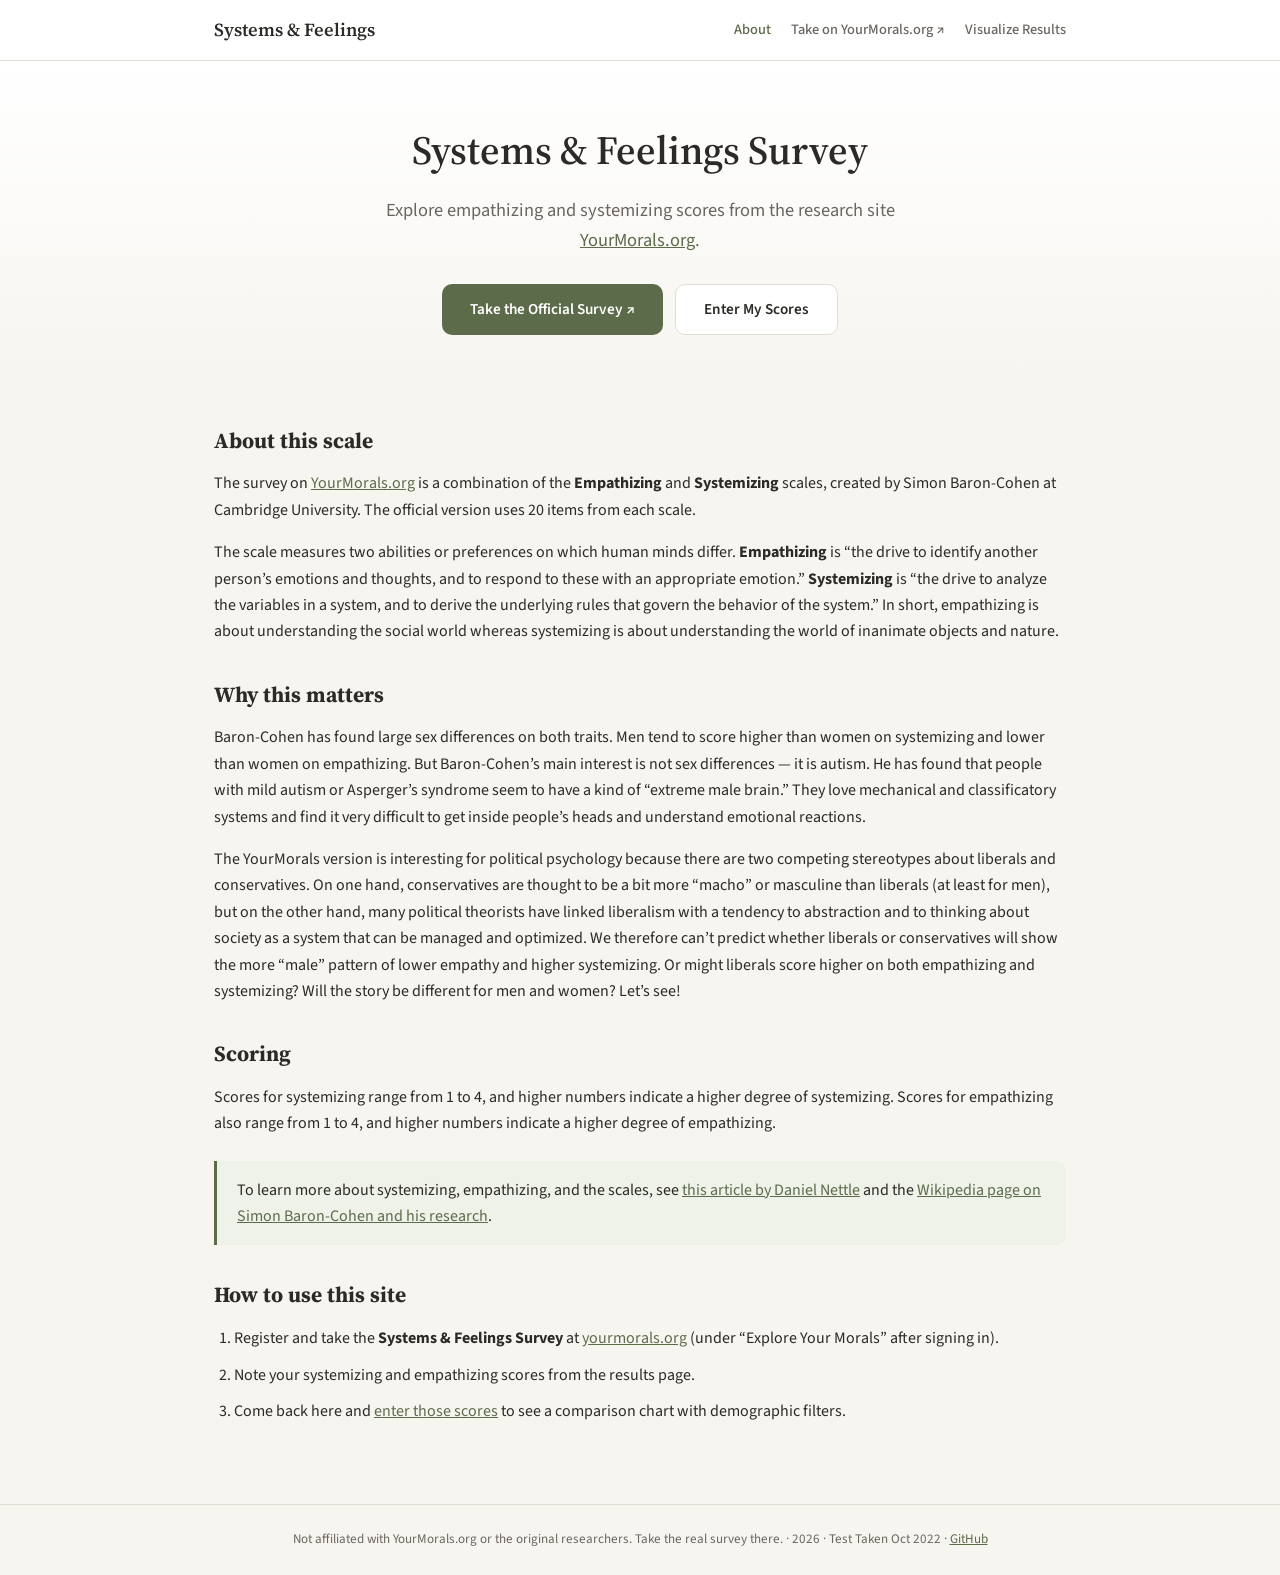
==== commit f47e159e: "Add files via upload" ====
--- a/index.html
+++ b/index.html
@@ -3,24 +3,33 @@
 <head>
   <meta charset="UTF-8" />
   <meta name="viewport" content="width=device-width, initial-scale=1.0" />
-  <title>Systems &amp; Feelings</title>
+  <title>Systems & Feelings — Empathizing vs Systemizing Visualization</title>
+  <meta name="description" content="Visualize empathizing and systemizing scores from YourMorals.org. Explore demographic comparisons, group averages, and interactive charts based on psychological research data." />
   <meta name="author" content="Megan Judge" />
   <meta name="robots" content="index, follow" />
   <meta name="theme-color" content="#f7f5f0" />
-  <meta property="og:url" content="https://systems-feelings-survey.jdge.cc/" />
-  <meta property="og:image" content="/images/systemizing_empathizing_systemising_empathising_icon.png" />
-  <meta property="og:type" content="website" />
-  <meta property="og:locale" content="en_US" />
-  <meta property="og:title" content="Systems &amp; Feelings" />
-  <meta property="og:description" content="Visualize empathizing and systemizing scores from YourMorals.org" />
-  <meta name="twitter:image" content="https://systems-feelings-survey.jdge.cc/images/systemizing_empathizing_systemising_empathising_icon.png" />
-  <link rel="icon" type="image/png" href="/images/systemizing_empathizing_systemising_empathising_icon.png" />
   <link rel="canonical" href="https://systems-feelings-survey.jdge.cc/" />
   <link rel="alternate" href="https://systems-feelings-survey.jdge.cc/" hreflang="en" />
+  <meta property="og:type" content="website" />
+  <meta property="og:locale" content="en_AU" />
+  <meta property="og:site_name" content="Systems & Feelings Visualization" />
+  <meta property="og:title" content="Systems & Feelings — Empathizing vs Systemizing Visualization" />
+  <meta property="og:description" content="Interactive visualization of empathizing and systemizing scores using YourMorals.org demographic data and research-based group averages." />
+  <meta property="og:url" content="https://systems-feelings-survey.jdge.cc/" />
+  <meta property="og:image" content="https://systems-feelings-survey.jdge.cc/images/systemizing_empathizing_systemising_empathising_icon.png" />
+  <meta property="og:image:alt" content="Systems vs Feelings chart visualization" />
+  <meta name="twitter:card" content="summary_large_image" />
+  <meta name="twitter:title" content="Systems & Feelings Visualization" />
+  <meta name="twitter:description" content="Compare empathizing and systemizing scores using interactive charts and demographic data from psychological research." />
+  <meta name="twitter:image" content="https://systems-feelings-survey.jdge.cc/images/systemizing_empathizing_systemising_empathising_icon.png" />
+  <meta name="twitter:image:alt" content="Systems vs Feelings chart visualization" />
+  <meta name="keywords" content="systemizing empathizing, psychology visualization, YourMorals data, Baron-Cohen systemizing, empathy systemizing test, cognitive styles, gender differences psychology, interactive psychology charts" />
+  <link rel="icon" type="image/png" href="/images/systemizing_empathizing_systemising_empathising_icon.png" />
+  <link rel="stylesheet" href="styles.css" />
   <link rel="preconnect" href="https://fonts.googleapis.com" />
   <link rel="preconnect" href="https://fonts.gstatic.com" crossorigin />
   <link href="https://fonts.googleapis.com/css2?family=Source+Serif+4:ital,wght@0,400;0,600;1,400&family=Source+Sans+3:wght@400;500;600&display=swap" rel="stylesheet" />
-  <link rel="stylesheet" href="styles.css" />
+  <script src="https://analytics.ahrefs.com/analytics.js" data-key="+0dJsEes5o7w9zOR6+fc0Q" async></script>
 </head>
 <body>
   <header class="site-header">
@@ -113,7 +122,7 @@
 
   <footer class="site-footer">
     <div class="container">
-      <p>Not affiliated with YourMorals.org or the original researchers. Take the real survey there.</p>
+      <p>Not affiliated with YourMorals.org or the original researchers. Take the real survey there. &middot; 2026 &middot; Test Taken Oct 2022 &middot; <a href="https://github.com/megzjudge/systems" target="_blank" rel="noopener">GitHub</a></p>
     </div>
   </footer>
 </body>
--- a/styles.css
+++ b/styles.css
@@ -392,14 +392,17 @@
 }
 
 .score-entry-actions {
-  display: grid;
-  grid-template-columns: 1fr 1fr;
+  display: flex;
+  flex-direction: row;
+  flex-wrap: wrap;
+  justify-content: center;
+  align-items: center;
   gap: 12px;
   width: 100%;
 }
 
 .score-entry-actions .btn {
-  width: 100%;
+  width: auto;
 }
 
 .score-input-group {
@@ -575,6 +578,25 @@
   grid-template-columns: 1fr 1fr;
   gap: 20px 40px;
   align-items: start;
+}
+
+.demographic-actions {
+  margin-top: 16px;
+  display: flex;
+  flex-direction: column;
+  gap: 12px;
+}
+
+.mass-presets {
+  display: flex;
+  flex-wrap: wrap;
+  gap: 8px;
+}
+
+.mass-preset-btn.active {
+  border-color: var(--accent);
+  color: var(--accent);
+  background: var(--accent-light);
 }
 
 .demographic-column {
@@ -642,12 +664,33 @@
 
 .combo-panel {
   margin-top: 8px;
-  padding: 10px 12px;
+  padding: 8px 10px;
   background: var(--bg);
   border: 1px solid var(--border);
   border-radius: 8px;
-  max-height: 220px;
+  max-height: 260px;
   overflow-y: auto;
+}
+
+.combo-columns {
+  display: grid;
+  grid-template-columns: repeat(auto-fit, minmax(88px, 1fr));
+  gap: 10px 14px;
+  align-items: start;
+}
+
+.combo-columns-quad {
+  grid-template-columns: 1fr 1fr;
+}
+
+.combo-column-header {
+  font-size: 0.7rem;
+  font-weight: 600;
+  letter-spacing: 0.02em;
+  color: var(--muted);
+  margin-bottom: 3px;
+  padding-bottom: 3px;
+  border-bottom: 1px solid var(--border);
 }
 
 .combo-list {
@@ -656,35 +699,38 @@
   padding: 0;
   display: flex;
   flex-direction: column;
-  gap: 4px;
+  gap: 0;
 }
 
 .combo-item {
   display: flex;
   align-items: baseline;
   justify-content: space-between;
-  gap: 12px;
-  font-size: 0.78rem;
-  line-height: 1.35;
+  gap: 6px;
+  font-size: 0.72rem;
+  line-height: 1.3;
 }
 
 .combo-item-btn {
-  display: flex;
-  align-items: baseline;
-  justify-content: space-between;
-  gap: 12px;
   width: 100%;
-  padding: 4px 0;
+  padding: 2px 0;
   border: 0;
   background: none;
   font: inherit;
+  font-size: 0.72rem;
   color: inherit;
   text-align: left;
   cursor: pointer;
-}
-
-.combo-item-btn:hover {
+  line-height: 1.3;
+}
+
+.combo-item-btn:hover,
+.combo-item-btn.active {
   color: var(--accent);
+}
+
+.combo-item-btn.active {
+  font-weight: 600;
 }
 
 .combo-item-label {
@@ -692,19 +738,25 @@
   min-width: 0;
 }
 
-.combo-item-scores {
-  color: var(--muted);
+.combo-item.missing,
+.combo-item.no_data,
+.combo-item.not_enough {
+  color: var(--muted);
+  padding: 2px 0;
+}
+
+.combo-item-status {
+  font-style: italic;
+  font-size: 0.68rem;
   white-space: nowrap;
-  font-variant-numeric: tabular-nums;
-}
-
-.combo-item.missing {
-  color: var(--muted);
-}
-
-.combo-item-missing {
-  font-style: italic;
-  white-space: nowrap;
+}
+
+.combo-item.no_data .combo-item-status {
+  color: #9a7a5a;
+}
+
+.combo-item.not_enough .combo-item-status {
+  color: #8a7a9a;
 }
 
 .selection-hint {
@@ -797,8 +849,7 @@
 
   .score-entry-section { padding: 22px 16px; }
 
-  .score-entry-fields,
-  .score-entry-actions {
+  .score-entry-fields {
     grid-template-columns: 1fr;
   }
 
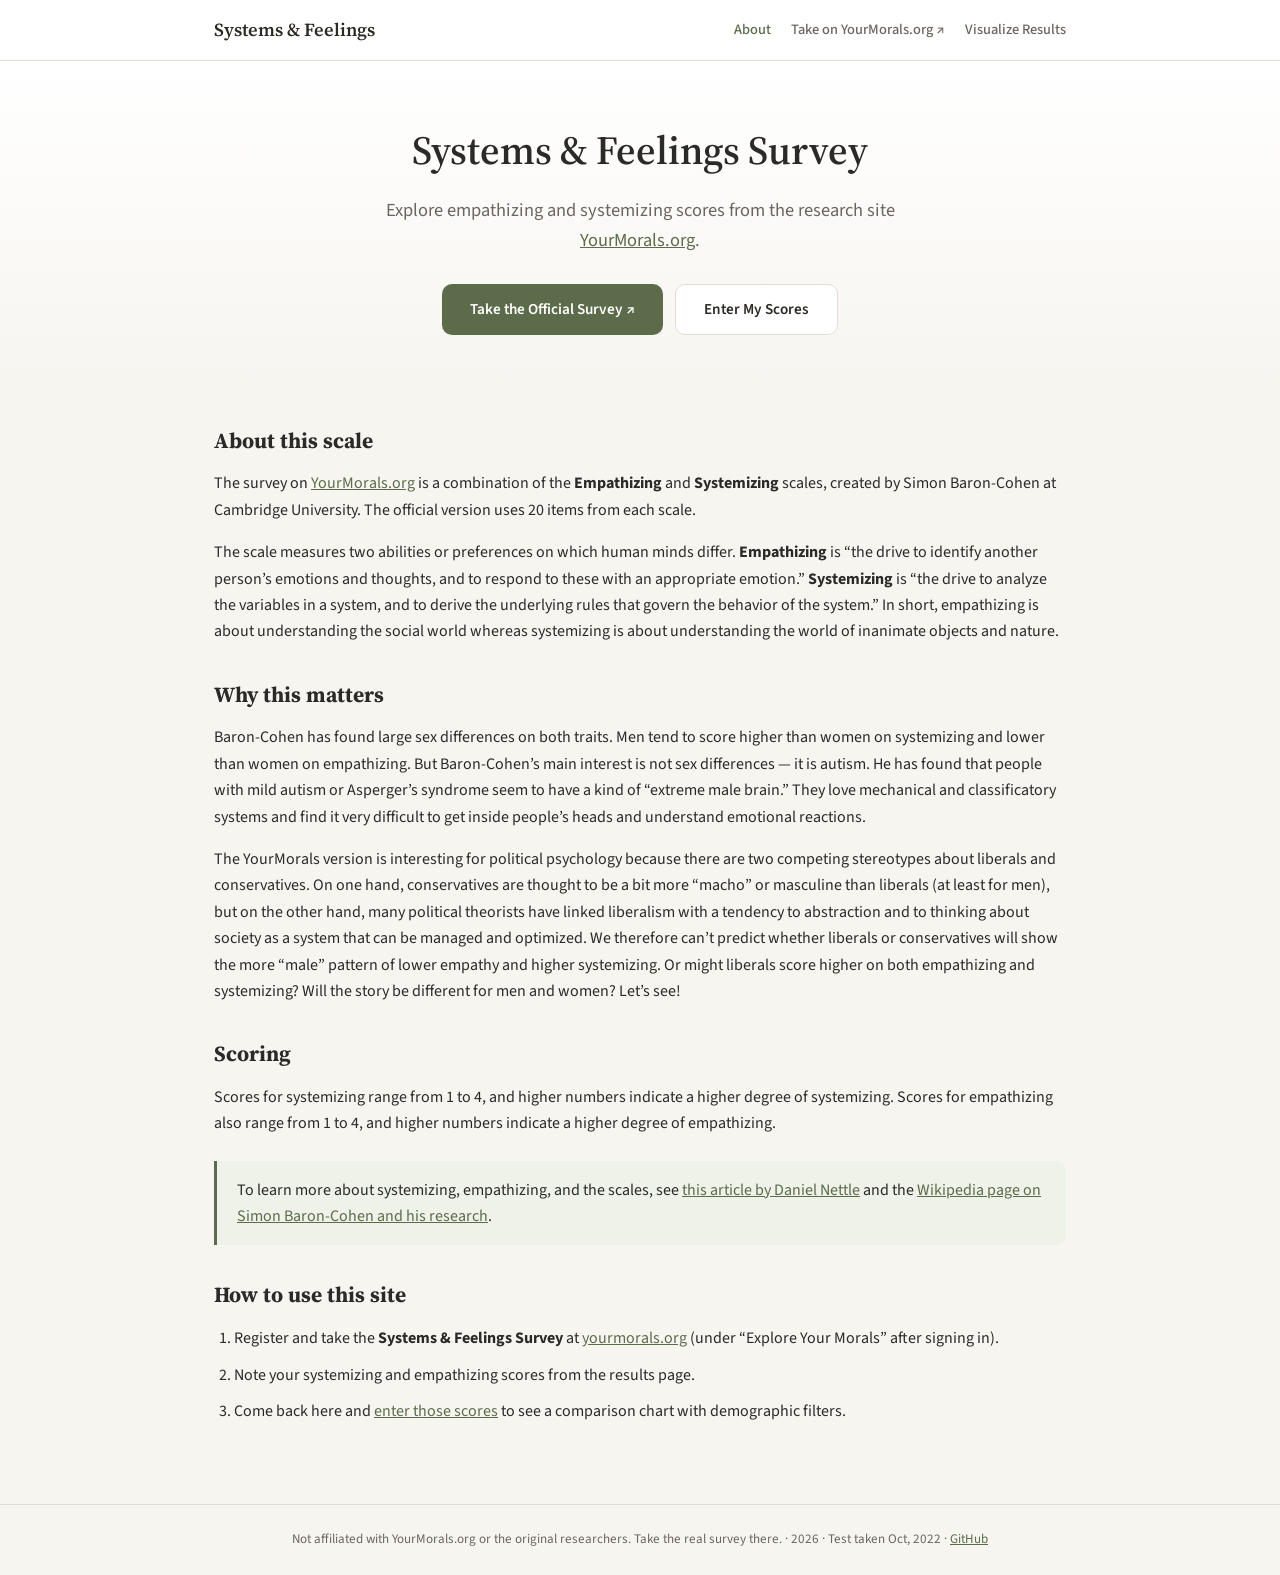
==== commit c6e54dd2: "Add files via upload" ====
--- a/index.html
+++ b/index.html
@@ -122,7 +122,7 @@
 
   <footer class="site-footer">
     <div class="container">
-      <p>Not affiliated with YourMorals.org or the original researchers. Take the real survey there. &middot; 2026 &middot; Test Taken Oct 2022 &middot; <a href="https://github.com/megzjudge/systems" target="_blank" rel="noopener">GitHub</a></p>
+      <p>Not affiliated with YourMorals.org or the original researchers. Take the real survey there. &middot; 2026 &middot; Test taken Oct, 2022 &middot; <a href="https://github.com/megzjudge/systems" target="_blank" rel="noopener">GitHub</a></p>
     </div>
   </footer>
 </body>
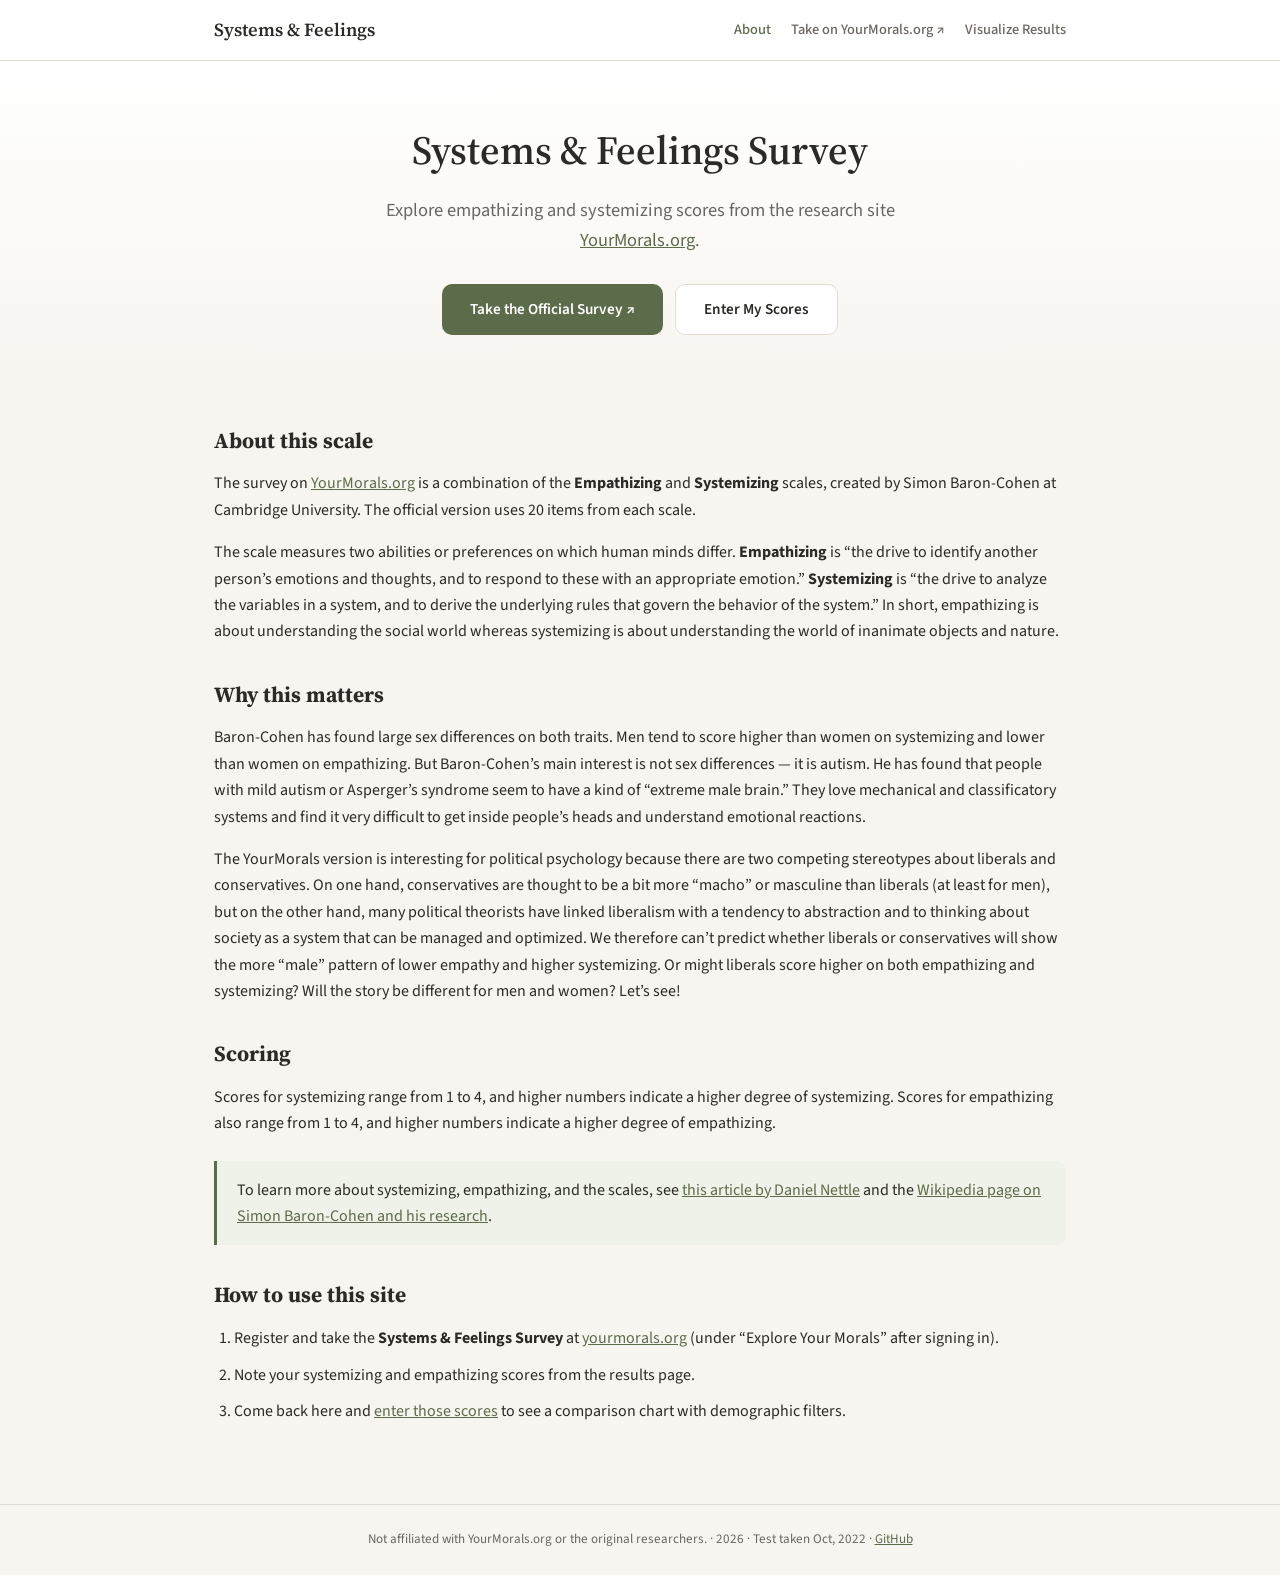
==== commit 6510c36e: "Update index.html" ====
--- a/index.html
+++ b/index.html
@@ -122,7 +122,7 @@
 
   <footer class="site-footer">
     <div class="container">
-      <p>Not affiliated with YourMorals.org or the original researchers. Take the real survey there. &middot; 2026 &middot; Test taken Oct, 2022 &middot; <a href="https://github.com/megzjudge/systems" target="_blank" rel="noopener">GitHub</a></p>
+      <p>Not affiliated with YourMorals.org or the original researchers. &middot; 2026 &middot; Test taken Oct, 2022 &middot; <a href="https://github.com/megzjudge/systems" target="_blank" rel="noopener">GitHub</a></p>
     </div>
   </footer>
 </body>
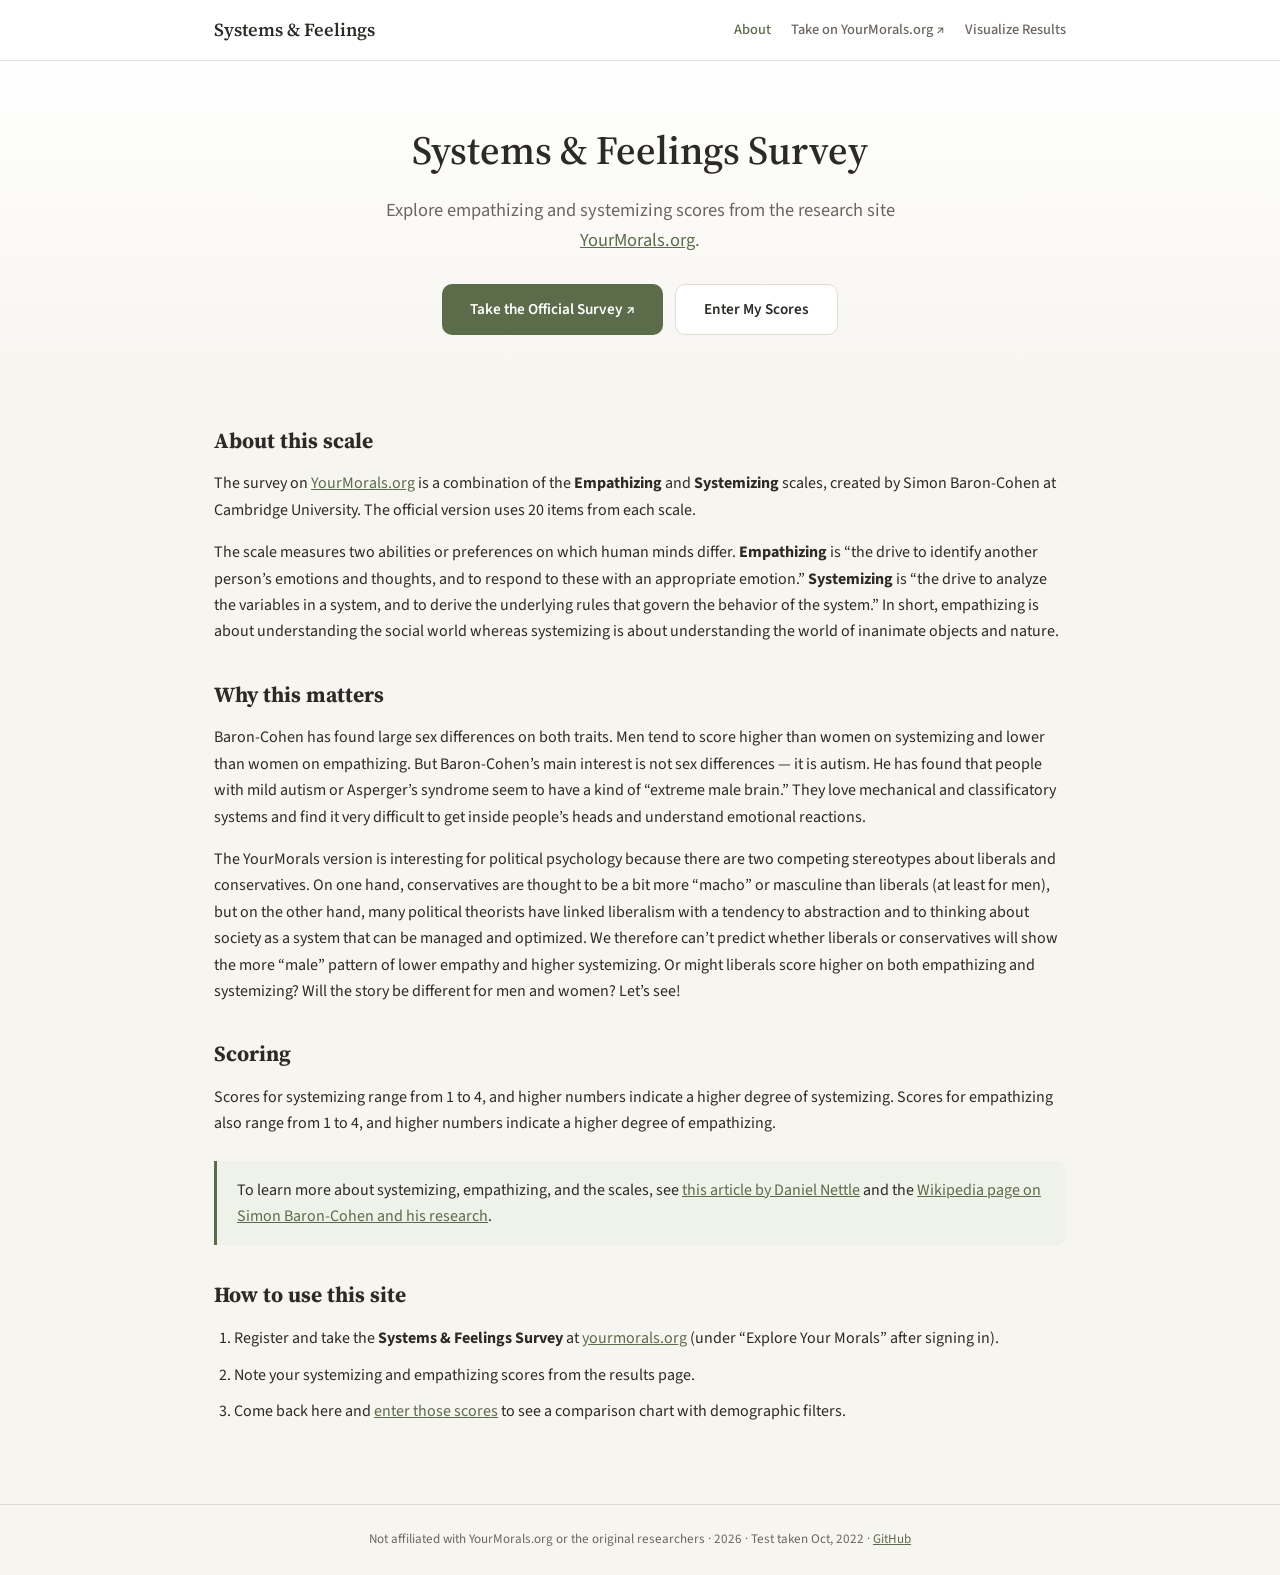
==== commit 6fe493e6: "Update index.html" ====
--- a/index.html
+++ b/index.html
@@ -122,7 +122,7 @@
 
   <footer class="site-footer">
     <div class="container">
-      <p>Not affiliated with YourMorals.org or the original researchers. &middot; 2026 &middot; Test taken Oct, 2022 &middot; <a href="https://github.com/megzjudge/systems" target="_blank" rel="noopener">GitHub</a></p>
+      <p>Not affiliated with YourMorals.org or the original researchers &middot; 2026 &middot; Test taken Oct, 2022 &middot; <a href="https://github.com/megzjudge/systems" target="_blank" rel="noopener">GitHub</a></p>
     </div>
   </footer>
 </body>
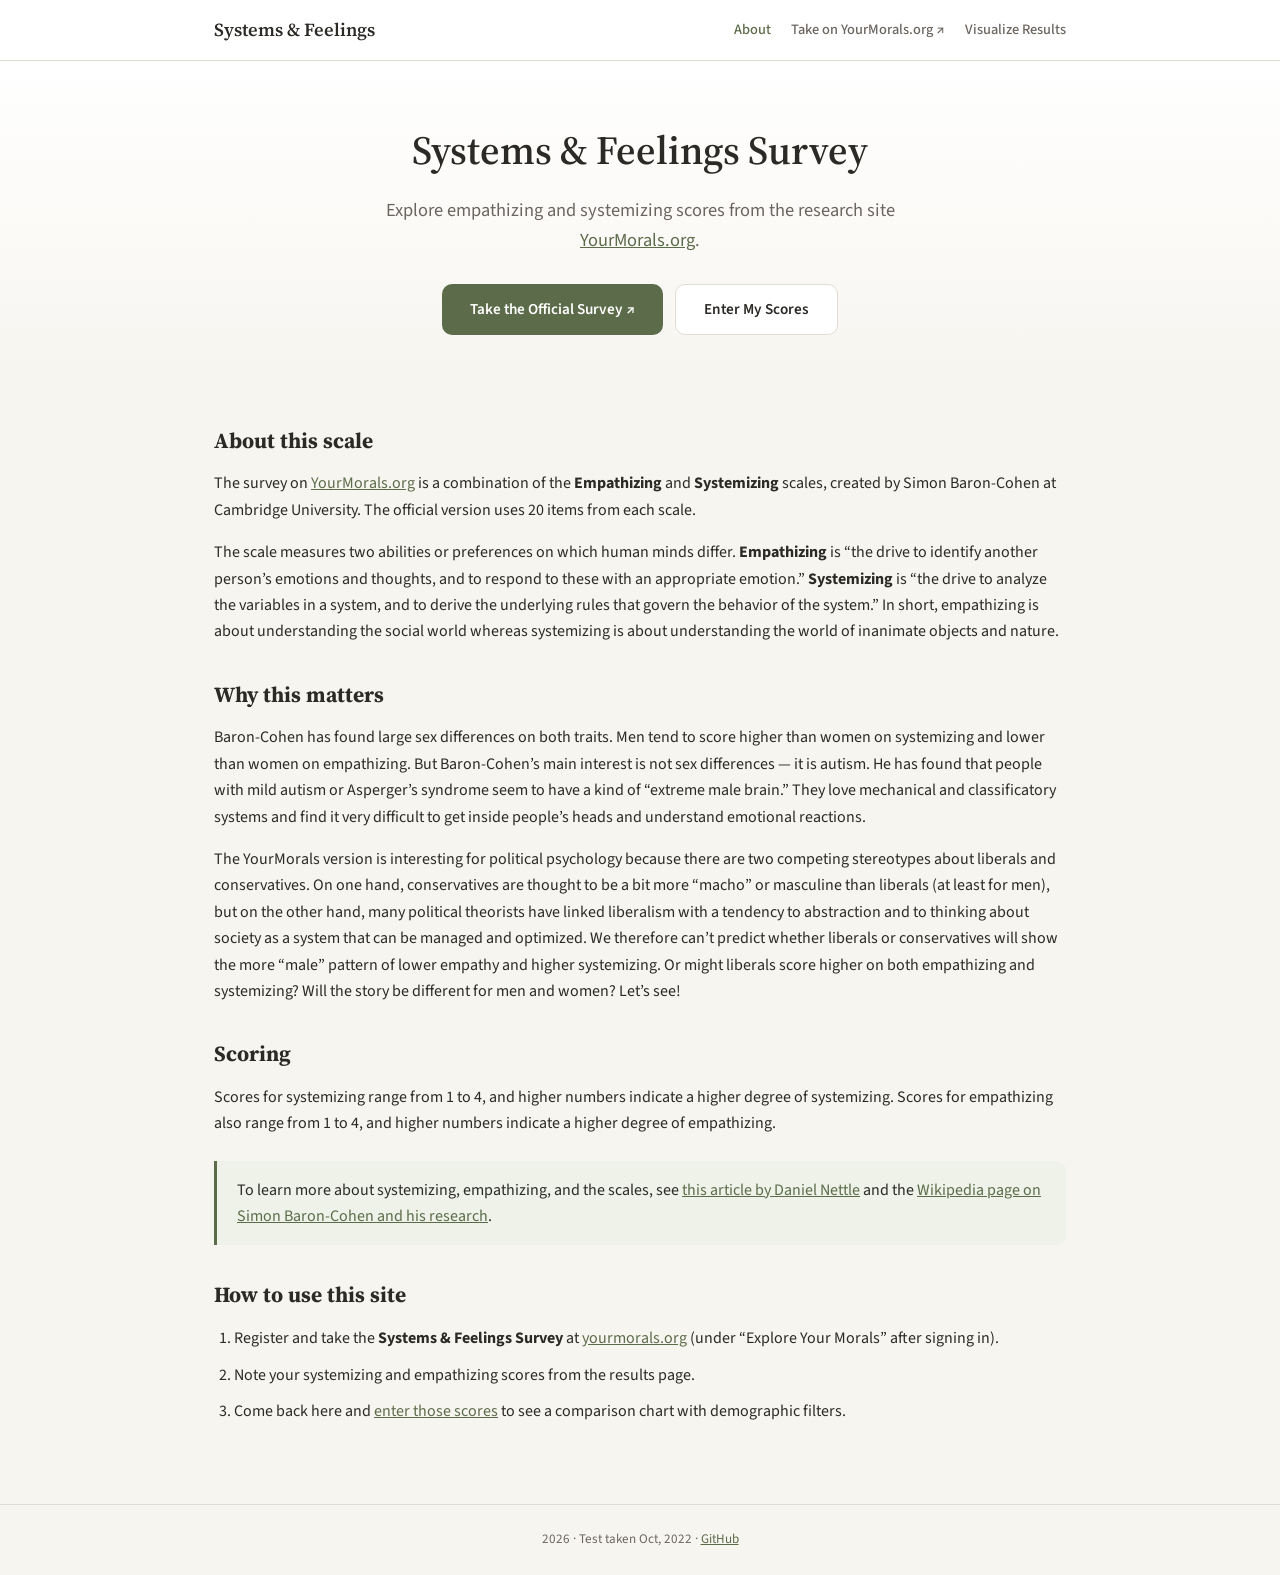
==== commit 44ca4fe2: "Update index.html" ====
--- a/index.html
+++ b/index.html
@@ -122,7 +122,7 @@
 
   <footer class="site-footer">
     <div class="container">
-      <p>Not affiliated with YourMorals.org or the original researchers &middot; 2026 &middot; Test taken Oct, 2022 &middot; <a href="https://github.com/megzjudge/systems" target="_blank" rel="noopener">GitHub</a></p>
+      <p>2026 &middot; Test taken Oct, 2022 &middot; <a href="https://github.com/megzjudge/systems" target="_blank" rel="noopener">GitHub</a></p>
     </div>
   </footer>
 </body>
